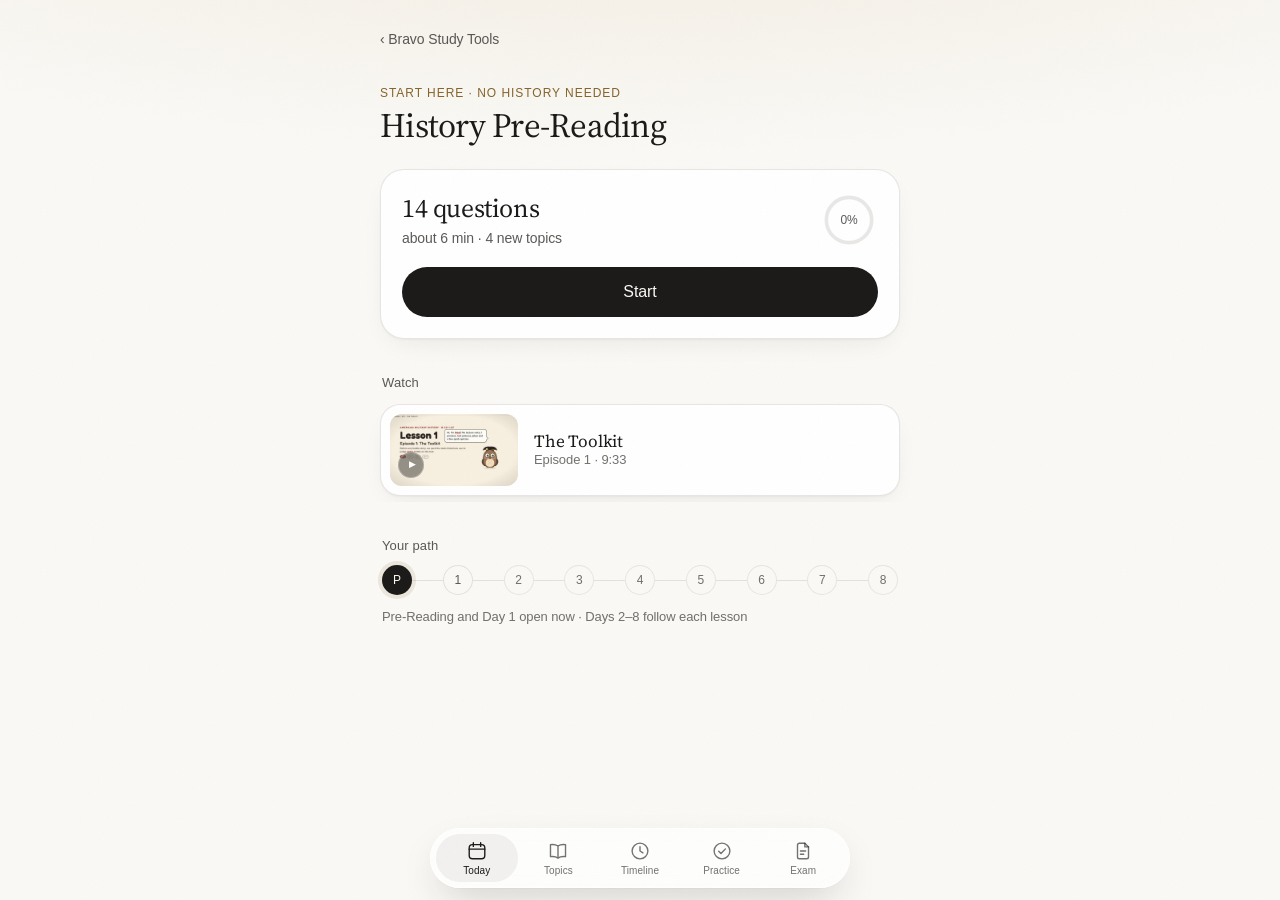
==== amh/index.html @ d0e25fc5 "AMH: videos play from the YouTube series; mp4 files and stale assets removed" ====
<!doctype html>
<html lang="en">
  <head>
    <meta charset="UTF-8" />
    <meta name="viewport" content="width=device-width, initial-scale=1, viewport-fit=cover" />
    <meta name="theme-color" content="#FAF9F6" media="(prefers-color-scheme: light)" />
    <meta name="theme-color" content="#141312" media="(prefers-color-scheme: dark)" />
    <meta name="description" content="American Military History study tool for OCS Bravo Company. Every line cites the course materials." />
    <link rel="icon" href="./icon.svg" type="image/svg+xml" />
    <link rel="manifest" href="./manifest.webmanifest" />
    <link rel="apple-touch-icon" href="./icon.svg" />
    <title>AMH · Bravo</title>
    <script type="module" crossorigin src="./assets/index-BEn1RMD_.js"></script>
    <link rel="stylesheet" crossorigin href="./assets/index-BDXyGD0y.css">
  </head>
  <body>
    <div id="root"></div>
  </body>
</html>
---- amh/assets/index-BDXyGD0y.css ----
:root{--paper: #faf9f6;--paper-2: rgba(40, 33, 22, .055);--card: #ffffff;--inset: #f5f3ee;--ink: #1c1b19;--ink-2: rgba(28, 27, 25, .72);--ink-3: rgba(28, 27, 25, .62);--ink-4: rgba(28, 27, 25, .3);--rule: rgba(40, 33, 22, .09);--line: rgba(40, 33, 22, .11);--gold: #86642c;--gold-soft: rgba(134, 100, 44, .12);--blue: var(--ink);--blue-wash: rgba(40, 33, 22, .05);--red: #b4442f;--red-wash: rgba(180, 68, 47, .07);--ok: #3e7650;--green: #4f8a62;--ok-wash: rgba(62, 118, 80, .08);--orange: var(--gold);--press: rgba(40, 33, 22, .05);--hl: rgba(214, 170, 82, .28);--m0: rgba(40, 33, 22, .1);--m1: rgba(156, 118, 55, .45);--m2: #9c7637;--m3: #3e7650;--shadow: 0 1px 2px rgba(40, 33, 22, .04), 0 10px 30px -14px rgba(40, 33, 22, .12);--glass: rgba(255, 255, 255, .72);--glass-edge: rgba(255, 255, 255, .9);--aura: rgba(196, 160, 98, .16);--grain: .05;--sans: -apple-system, BlinkMacSystemFont, "SF Pro Text", "Helvetica Neue", "Segoe UI", Roboto, Arial, sans-serif;--display: "Source Serif 4 Variable", ui-serif, "New York", "Iowan Old Style", Georgia, serif;--sys: var(--sans);--serif: var(--display);--text: var(--sans);--mono: ui-monospace, "SF Mono", Menlo, Consolas, monospace;--bar-h: 60px;--safe-b: env(safe-area-inset-bottom, 0px);color-scheme:light}@media (prefers-color-scheme: dark){:root{--paper: #141312;--paper-2: rgba(255, 248, 235, .07);--card: #1d1c1a;--inset: #262422;--ink: #ece9e3;--ink-2: rgba(236, 233, 227, .72);--ink-3: rgba(236, 233, 227, .55);--ink-4: rgba(236, 233, 227, .26);--rule: rgba(255, 248, 235, .08);--line: rgba(255, 248, 235, .09);--gold: #d2ae72;--gold-soft: rgba(210, 174, 114, .14);--blue-wash: rgba(255, 248, 235, .06);--red: #e07a66;--red-wash: rgba(224, 122, 102, .1);--ok: #86c098;--green: #86c098;--ok-wash: rgba(134, 192, 152, .1);--press: rgba(255, 248, 235, .06);--hl: rgba(210, 174, 114, .28);--m0: rgba(255, 248, 235, .12);--m1: rgba(210, 174, 114, .5);--m2: #d2ae72;--m3: #86c098;--shadow: 0 1px 2px rgba(0, 0, 0, .3), 0 12px 30px -14px rgba(0, 0, 0, .6);--glass: rgba(36, 34, 31, .7);--glass-edge: rgba(255, 248, 235, .08);--aura: rgba(210, 174, 114, .09);--grain: .07;color-scheme:dark}}@font-face{font-family:"Source Serif 4 Variable";font-style:normal;font-display:swap;font-weight:200 900;src:url(./source-serif-4-latin-opsz-normal-BpEBLj1O.woff2) format("woff2-variations");unicode-range:U+0000-00FF,U+0131,U+0152-0153,U+02BB-02BC,U+02C6,U+02DA,U+02DC,U+0304,U+0308,U+0329,U+2000-206F,U+20AC,U+2122,U+2191,U+2193,U+2212,U+2215,U+FEFF,U+FFFD}html{font-size:17px}*{box-sizing:border-box}html,body{margin:0;min-height:100%}body{background:radial-gradient(120% 420px at 50% -140px,var(--aura),transparent 70%) no-repeat,var(--paper);color:var(--ink);font:.9412rem/1.55 var(--sans);letter-spacing:-.006em;-webkit-font-smoothing:antialiased;-webkit-tap-highlight-color:transparent;text-rendering:optimizeLegibility}body:before{content:"";position:fixed;top:0;right:0;bottom:0;left:0;pointer-events:none;z-index:100;opacity:var(--grain);background-image:url("data:image/svg+xml,%3Csvg xmlns='http://www.w3.org/2000/svg' width='180' height='180'%3E%3Cfilter id='n'%3E%3CfeTurbulence type='fractalNoise' baseFrequency='.85' numOctaves='3' stitchTiles='stitch'/%3E%3CfeColorMatrix values='0 0 0 0 .5 0 0 0 0 .45 0 0 0 0 .38 0 0 0 .55 0'/%3E%3C/filter%3E%3Crect width='100%25' height='100%25' filter='url(%23n)'/%3E%3C/svg%3E");mix-blend-mode:multiply}@media (prefers-color-scheme: dark){body:before{mix-blend-mode:screen}}#root{min-height:100%}button{font:inherit;color:inherit;background:none;border:0;padding:0;cursor:pointer;letter-spacing:inherit}button:disabled{cursor:default}button:focus-visible,a:focus-visible,[tabindex]:focus-visible{outline:2px solid var(--gold);outline-offset:3px;border-radius:12px}a{color:inherit}::selection{background:var(--hl)}.page{max-width:560px;margin:0 auto;padding:calc(env(safe-area-inset-top,0px) + 18px) 20px calc(var(--bar-h) + var(--safe-b) + 48px)}.page.full{padding-bottom:calc(var(--safe-b) + 28px)}.h1{font:400 2rem/1.15 var(--display);letter-spacing:-.022em;margin:4px 0 0}.h2{font:400 1.3529rem/1.25 var(--display);letter-spacing:-.015em;margin:0}.display{font:400 3.5294rem/1 var(--display);letter-spacing:-.03em;margin:0}.sh{display:block;font:500 .7647rem/1.3 var(--sans);letter-spacing:.01em;color:var(--ink-2);margin:36px 2px 10px}.h3,.subhead{display:block;font:500 .7059rem/1.3 var(--sans);letter-spacing:.06em;text-transform:uppercase;color:var(--ink-3);margin:0 0 8px}.subhead{margin:22px 2px 8px}.eyebrow{display:block;font:500 .7059rem/1.3 var(--sans);letter-spacing:.08em;text-transform:uppercase;color:var(--gold);margin:26px 0 0}.lede{font-size:.8824rem;color:var(--ink-2);margin:8px 0 0}.label{font:500 .7059rem/1.3 var(--sans);letter-spacing:.06em;text-transform:uppercase;color:var(--ink-2)}.label.red{color:var(--gold)}.meta{font:400 .8235rem/1.4 var(--sans);color:var(--ink-2)}.meta.red{font:500 .7059rem/1.3 var(--sans);letter-spacing:.08em;text-transform:uppercase;color:var(--gold)}.muted{color:var(--ink-2)}.small{font-size:.8235rem;line-height:1.5}.mono{font-variant-numeric:tabular-nums}.nc{color:var(--ink-3);font-size:.8235rem;margin:16px 0 0}.rule{height:1px;background:var(--rule);border:0;margin:28px 0}.star{color:var(--gold)}.rise>*{animation:rise .5s cubic-bezier(.2,.7,.2,1) both}.rise>*:nth-child(2){animation-delay:.04s}.rise>*:nth-child(3){animation-delay:.08s}.rise>*:nth-child(n+4){animation-delay:.12s}@keyframes rise{0%{opacity:0;transform:translateY(8px)}}@media (prefers-reduced-motion: reduce){*{animation:none!important;transition:none!important}}.btn{display:flex;align-items:center;justify-content:center;gap:8px;width:100%;min-height:50px;padding:13px 22px;border-radius:999px;font:500 .9412rem/1.2 var(--sans);letter-spacing:-.005em;background:var(--ink);color:var(--paper);transition:transform .18s ease,opacity .18s ease,background-color .18s ease}.btn:active:not(:disabled){transform:scale(.98);opacity:.88}.btn.red{background:var(--ink)}.btn.ghost,.btn.gray,.btn.quiet{background:var(--card);color:var(--ink);box-shadow:inset 0 0 0 1px var(--line),var(--shadow)}.btn:disabled{opacity:.3}.row{display:flex;gap:10px}.row>*{flex:1}.card{background:var(--card);border-radius:20px;padding:18px;box-shadow:inset 0 0 0 1px var(--line),var(--shadow)}.card+.card{margin-top:12px}.group{background:var(--card);border-radius:18px;overflow:hidden;box-shadow:inset 0 0 0 1px var(--line),var(--shadow)}.group>*{position:relative}.group>*+*:before{content:"";position:absolute;top:0;left:18px;right:18px;height:1px;background:var(--rule)}.group>button{width:100%;text-align:left;transition:background-color .15s}.group>button:active:not(:disabled){background:var(--press)}.ledger-row{display:flex;align-items:center;gap:12px;min-height:52px;padding:14px 18px;width:100%;text-align:left}.ledger-row .tt{font:400 .9412rem/1.35 var(--sans)}.ledger-row .yr{font:400 .8235rem/1.3 var(--sans);color:var(--ink-3);font-variant-numeric:tabular-nums;min-width:42px}.ledger-row.soon .tt{color:var(--ink-3)}.cell-main{flex:1;min-width:0;display:flex;flex-direction:column;gap:2px}.cell-main.with-icon{flex-direction:row;align-items:center;gap:14px}.sub{font:400 .7647rem/1.35 var(--sans);color:var(--ink-3)}.detail{font:400 .8235rem/1.3 var(--sans);color:var(--ink-3);font-variant-numeric:tabular-nums;flex:none}.ico{width:22px;height:22px;display:grid;place-items:center;color:var(--ink-2);flex:none}.ico svg{width:22px;height:22px}.group>button:disabled .tt,.group>button:disabled .ico{opacity:.4}.chips{display:inline-flex;padding:3px;border-radius:999px;background:var(--paper-2)}.chip{padding:6px 14px;border-radius:999px;font:500 .7647rem/1.3 var(--sans);color:var(--ink-2);transition:background-color .2s,color .2s}.chip.on{background:var(--card);color:var(--ink);box-shadow:0 1px 2px #00000014,0 0 0 1px var(--line)}.pips{display:inline-flex;gap:3px;flex:none}.pips i{width:5px;height:5px;border-radius:50%;background:var(--m0)}.pips[data-l="1"] i:nth-child(-n+1),.pips[data-l="2"] i:nth-child(-n+2){background:var(--gold)}.pips[data-l="3"] i{background:var(--ok)}.tabs{position:fixed;z-index:20;left:50%;bottom:calc(var(--safe-b) + 12px);transform:translate(-50%);width:min(420px,calc(100% - 28px));height:var(--bar-h);padding:0 6px;display:grid;grid-template-columns:repeat(5,1fr);border-radius:999px;background:var(--glass);backdrop-filter:saturate(1.6) blur(22px);-webkit-backdrop-filter:saturate(1.6) blur(22px);box-shadow:inset 0 0 0 1px var(--glass-edge),0 1px #00000005,0 16px 40px -12px #28211638}.tabs button{display:flex;flex-direction:column;align-items:center;justify-content:center;gap:3px;margin:6px 0;border-radius:999px;font:500 .5882rem/1.2 var(--sans);letter-spacing:.01em;color:var(--ink-3);transition:color .2s,background-color .2s}.tabs button svg{width:22px;height:22px}.tabs button[aria-current=page]{color:var(--ink);background:var(--paper-2)}body.focus .tabs{display:none}a.brand{display:inline-block;font:400 .8235rem/1.3 var(--sans);color:var(--ink-2);text-decoration:none;padding:4px 0}.hero{margin-top:24px;padding:22px;border-radius:24px;background:var(--card);box-shadow:inset 0 0 0 1px var(--line),var(--shadow);display:flex;flex-direction:column;gap:18px}.hero-top{display:flex;align-items:center;justify-content:space-between;gap:16px}.hero .h2{font-size:1.5294rem}.hero .sub{margin:4px 0 0;font-size:.8235rem;color:var(--ink-2)}.ring{position:relative;width:58px;height:58px;flex:none}.ring svg{width:58px;height:58px;transform:rotate(-90deg)}.ring circle{fill:none;stroke-width:4}.ring-bg{stroke:var(--m0)}.ring-fg{stroke:var(--gold);stroke-linecap:round;transition:stroke-dashoffset 1s cubic-bezier(.2,.7,.2,1)}.ring span{position:absolute;top:0;right:0;bottom:0;left:0;display:grid;place-items:center;font:500 .7059rem/1 var(--sans);font-variant-numeric:tabular-nums;color:var(--ink-2)}.path{position:relative;display:flex;justify-content:space-between;align-items:center;padding:0 2px}.path:before{content:"";position:absolute;left:16px;right:16px;top:50%;height:1px;background:var(--line)}.stop{position:relative;width:30px;height:30px;border-radius:50%;display:grid;place-items:center;font:500 .7059rem/1 var(--sans);font-variant-numeric:tabular-nums;background:var(--paper);color:var(--ink-2);box-shadow:inset 0 0 0 1px var(--line);transition:transform .15s}.stop:active:not(:disabled){transform:scale(.92)}.stop.done{background:var(--gold-soft);color:var(--gold);box-shadow:inset 0 0 0 1px var(--gold)}.stop.now{background:var(--ink);color:var(--paper);box-shadow:0 0 0 4px var(--gold-soft)}.stop.soon{color:var(--ink-3);background:var(--paper);box-shadow:inset 0 0 0 1px var(--rule)}.path-cap{margin:12px 2px 0;font-size:.7647rem;color:var(--ink-3)}.shelf{display:flex;gap:12px;overflow-x:auto;margin:0 -20px;padding:2px 20px 6px;scroll-snap-type:x mandatory;scrollbar-width:none}.shelf::-webkit-scrollbar{display:none}.poster{flex:none;width:240px;text-align:left;scroll-snap-align:start}.shelf .poster:only-child{width:100%;display:grid;grid-template-columns:128px 1fr;column-gap:16px;align-items:center;padding:10px;border-radius:20px;background:var(--card);box-shadow:inset 0 0 0 1px var(--line),var(--shadow)}.shelf .poster:only-child .thumb{grid-row:span 2;border-radius:12px;box-shadow:none}.shelf .poster:only-child .pt{margin-top:0;align-self:end}.shelf .poster:only-child .pd{align-self:start}.shelf .poster:only-child .play{left:8px;bottom:8px;width:26px;height:26px;font-size:.5294rem}.poster .thumb{position:relative;display:block;aspect-ratio:16 / 9;border-radius:16px;overflow:hidden;background:var(--paper-2);box-shadow:inset 0 0 0 1px var(--line),var(--shadow)}.poster img{width:100%;height:100%;object-fit:cover;display:block;transition:transform .4s ease}.poster:active img{transform:scale(.985)}.poster .play{position:absolute;left:12px;bottom:12px;width:34px;height:34px;border-radius:50%;display:grid;place-items:center;padding-left:3px;font-size:.7059rem;color:#fff;background:#14120f6b;backdrop-filter:blur(12px);-webkit-backdrop-filter:blur(12px);box-shadow:inset 0 0 0 1px #ffffff40}.poster .pt{display:block;margin-top:10px;font:400 1rem/1.3 var(--display);letter-spacing:-.01em}.poster .pd{display:block;font:400 .7647rem/1.3 var(--sans);color:var(--ink-3)}.sess{min-height:100dvh;display:flex;flex-direction:column;max-width:560px;margin:0 auto;padding:calc(env(safe-area-inset-top,0px) + 12px) 20px calc(var(--safe-b) + 16px)}.sess-top{display:flex;align-items:center;gap:16px;height:44px}.x{width:32px;height:32px;display:grid;place-items:center;border-radius:50%;background:var(--card);color:var(--ink-2);box-shadow:inset 0 0 0 1px var(--line);flex:none}.bar-track{flex:1;height:3px;border-radius:3px;background:var(--paper-2);overflow:hidden}.bar-fill{height:100%;background:var(--ink);border-radius:3px;transition:width .5s cubic-bezier(.2,.7,.2,1)}.sess-top .meta{font-size:.7647rem;color:var(--ink-3);font-variant-numeric:tabular-nums}.sess-body{flex:1;display:flex;flex-direction:column;justify-content:center;padding:24px 0}.sess-foot{position:sticky;bottom:0;padding:24px 0 calc(var(--safe-b) + 8px);margin-bottom:calc(-1 * var(--safe-b) - 16px);background:linear-gradient(transparent,var(--paper) 26px)}.q-kicker{display:flex;justify-content:space-between;align-items:center;margin-bottom:14px;gap:10px}.q-kicker .meta{font-size:.7647rem;color:var(--ink-3)}.statement{font:400 1.4706rem/1.4 var(--display);letter-spacing:-.015em;margin:0}.statement.spot{line-height:1.7}.statement .seg{display:inline-block;max-width:100%;border-radius:10px;padding:1px 9px;margin:3px 0;line-height:1.4;background:var(--card);box-shadow:inset 0 0 0 1px var(--line);cursor:pointer;transition:background-color .15s,box-shadow .15s}.statement .seg:hover,.statement .seg:focus-visible{box-shadow:inset 0 0 0 1.5px var(--ink);outline:none}.statement .seg:active{background:var(--paper-2)}.strike{color:var(--red);text-decoration:line-through;text-decoration-thickness:1.5px;animation:fade .3s both}.fix{color:var(--ok);font-style:italic;animation:rise .45s .15s both}@keyframes fade{0%{opacity:.2}}.hint{margin:16px 0 0;font-size:.8235rem;color:var(--ink-3)}.verdict{border-radius:18px;padding:16px 18px;margin-top:24px;background:var(--card);box-shadow:inset 0 0 0 1px var(--line),var(--shadow);animation:up .4s cubic-bezier(.2,.7,.2,1) both}.verdict .v{font:500 .8824rem/1.35 var(--sans);margin:0 0 4px;display:flex;align-items:center;gap:8px}.verdict .v:before{content:"";width:7px;height:7px;border-radius:50%;flex:none}.verdict.ok .v{color:var(--ok)}.verdict.ok .v:before{background:var(--ok)}.verdict.bad .v{color:var(--red)}.verdict.bad .v:before{background:var(--red)}.verdict p{margin:4px 0 0;font-size:.8824rem;line-height:1.5;color:var(--ink-2)}.verdict .srcline{padding:8px 0 0}@keyframes up{0%{opacity:0;transform:translateY(10px)}}.tf{display:grid;grid-template-columns:1fr 1fr;gap:10px}.tf .btn{min-height:54px;font-size:1rem}.topic-meta{display:flex;justify-content:space-between;align-items:center;gap:12px;margin-top:22px}.topic-meta .meta{font-size:.7647rem;color:var(--ink-3)}.asks{margin:12px 0 0;font-size:.8235rem;color:var(--ink-2);line-height:1.5}.sec{margin-top:30px}.sec ul{list-style:none;margin:0;padding:0}.sec li{position:relative;padding:0 0 0 16px;margin:0 0 10px;font-size:.9412rem;line-height:1.6}.sec li:before{content:"";position:absolute;left:1px;top:.75em;width:5px;height:5px;border-radius:50%;background:var(--gold);opacity:.8}.srcline{display:block;margin:0;padding:2px 0 0 16px;font:400 .7059rem/1.45 var(--sans);color:var(--ink-3);text-align:left;letter-spacing:0}.srcline:hover{color:var(--ink-2)}button.watch{display:inline-flex;align-items:center;gap:6px;margin:16px 8px 0 0;padding:8px 14px;border-radius:999px;background:var(--card);color:var(--ink);box-shadow:inset 0 0 0 1px var(--line);font:500 .7647rem/1.2 var(--sans)}.back{display:inline-flex;align-items:center;gap:2px;margin-left:-6px;padding:6px 0;font:400 .8824rem/1.2 var(--sans);color:var(--ink-2)}.back svg{width:18px;height:18px}.sticky-cta{position:fixed;left:0;right:0;bottom:calc(var(--bar-h) + var(--safe-b) + 20px);padding:0 20px;z-index:10;pointer-events:none}.sticky-cta>*{max-width:520px;margin:0 auto;pointer-events:auto}.sticky-cta>div{display:flex;justify-content:center}.sticky-cta .btn{width:auto;min-height:46px;padding:12px 26px;font-size:.8824rem;box-shadow:0 12px 30px -10px #14120f73}.emph{margin-top:30px}.fold{display:flex;align-items:center;gap:8px;width:100%;text-align:left;padding:14px 40px 14px 18px;border-radius:18px;background:var(--card);box-shadow:inset 0 0 0 1px var(--line);font:400 .8235rem/1.3 var(--sans);color:var(--ink-2);position:relative}.fold:after{content:"";position:absolute;right:20px;top:50%;width:6px;height:6px;margin-top:-5px;border-right:1.5px solid var(--ink-4);border-bottom:1.5px solid var(--ink-4);transform:rotate(45deg);transition:transform .2s,margin .2s}.fold[aria-expanded=true]:after{transform:rotate(-135deg);margin-top:-1px}.emph ul{margin-top:14px}.emph li{font-size:.8235rem;color:var(--ink-2)}.emph mark{background:var(--hl);color:var(--ink);padding:0 2px;border-radius:3px;box-decoration-break:clone;-webkit-box-decoration-break:clone}.emph .at{color:var(--ink-3)}.intro .h1{font-size:1.7647rem;margin-top:6px}.intro .sec{margin-top:24px}.intro>.meta:not(.red){margin-top:6px;font-size:.7647rem;color:var(--ink-3)}.intro>.srcline{padding:10px 0 0}.tl{margin-top:4px}.tl .war{display:flex;justify-content:space-between;align-items:baseline;gap:12px;margin:36px 2px 10px}.tl .war .sh{margin:0;color:var(--ink);font:400 1.1176rem/1.3 var(--display);letter-spacing:-.01em}.tl .war .meta{font-size:.7647rem;color:var(--ink-3)}.tl .ev{display:grid;grid-template-columns:42px 14px 1fr;align-items:center;gap:0;min-height:50px;padding:13px 18px}.tl .ev .y{font:400 .7647rem/1.3 var(--sans);color:var(--ink-3);font-variant-numeric:tabular-nums}.tl .ev .dot{width:6px;height:6px;border-radius:50%;background:var(--m0)}.tl .ev .dot[data-l="1"]{background:var(--m1)}.tl .ev .dot[data-l="2"]{background:var(--m2)}.tl .ev .dot[data-l="3"]{background:var(--m3)}.tl .ev .t{font:400 .9412rem/1.35 var(--sans);padding-left:4px}.sort-item{display:flex;align-items:center;gap:12px;width:100%;min-height:54px;padding:12px 14px;border-radius:14px;background:var(--card);box-shadow:inset 0 0 0 1px var(--line);text-align:left;font:400 .9412rem/1.35 var(--sans);margin-bottom:8px;transition:transform .15s,box-shadow .15s}.card .sort-item,.card .opt{background:var(--inset);box-shadow:none}.sort-item:active:not(:disabled){transform:scale(.985)}.sort-item .num{width:26px;height:26px;border-radius:50%;display:grid;place-items:center;flex:none;font:500 .7647rem/1 var(--sans);box-shadow:inset 0 0 0 1px var(--ink-4);color:var(--ink-2)}.sort-item.on .num{background:var(--ink);color:var(--paper);box-shadow:none}.sort-item.right .num{background:var(--ok);color:var(--paper);box-shadow:none}.sort-item.wrong .num{background:var(--red);color:#fff;box-shadow:none}.sort-item .yr{margin-left:auto;font:400 .7647rem/1 var(--sans);color:var(--ink-3);font-variant-numeric:tabular-nums}.opt{display:block;width:100%;text-align:left;padding:14px 16px;border-radius:14px;background:var(--card);box-shadow:inset 0 0 0 1px var(--line);font:400 .9412rem/1.45 var(--sans);margin-bottom:8px;transition:box-shadow .15s,background-color .15s}.opt .k{color:var(--ink-3);margin-right:8px}.opt.on,.card .opt.on{box-shadow:inset 0 0 0 1.5px var(--ink)}.opt.right,.card .opt.right{box-shadow:inset 0 0 0 1.5px var(--ok);background:var(--ok-wash)}.opt.wrong,.card .opt.wrong{box-shadow:inset 0 0 0 1.5px var(--red);background:var(--red-wash)}.opt .why{display:block;margin-top:8px;font-size:.8235rem;color:var(--ink-2)}.opt .why .srcline{padding-left:0}.tfline{display:grid;grid-template-columns:1fr auto;gap:12px;align-items:start;padding:14px 0;box-shadow:inset 0 1px 0 var(--rule)}.tfline .pick{display:flex;gap:6px}.tfline .pick button{width:42px;height:34px;border-radius:999px;font:500 .7647rem/1 var(--sans);box-shadow:inset 0 0 0 1px var(--line)}.tfline .pick button.on{background:var(--ink);color:var(--paper);box-shadow:none}.tfline .pick button.right{background:var(--ok);color:var(--paper);box-shadow:none}.tfline .pick button.wrong{background:var(--red);color:#fff;box-shadow:none}.score{font:400 5.6471rem/.9 var(--display);letter-spacing:-.04em;font-variant-numeric:tabular-nums}.partbar{display:grid;grid-template-columns:130px 1fr 64px;gap:12px;align-items:center;padding:9px 0;font-size:.8235rem}.partbar .tr{height:4px;border-radius:2px;background:var(--paper-2);overflow:hidden}.partbar .tr i{display:block;height:100%;background:var(--ink);border-radius:2px}.partbar .tr i.low{background:var(--gold)}.timer{font:500 .7647rem/1 var(--sans);font-variant-numeric:tabular-nums;padding:8px 12px;border-radius:999px;background:var(--paper-2)}.timer.low{background:var(--red);color:#fff}.seg-ctl{display:grid;grid-auto-flow:column;padding:3px;border-radius:999px;background:var(--paper-2)}.seg-ctl button{padding:6px 0;border-radius:999px;font:500 .7647rem/1.2 var(--sans);color:var(--ink-2)}.seg-ctl button.on{background:var(--card);color:var(--ink);box-shadow:0 1px 2px #00000014,0 0 0 1px var(--line)}.grid-wrap{overflow-x:auto;margin:16px -20px 0;padding:0 20px}table.cmp{border-collapse:collapse;font-size:.8235rem;min-width:100%}table.cmp th,table.cmp td{text-align:left;vertical-align:top;padding:10px 12px 10px 0;box-shadow:inset 0 1px 0 var(--rule);min-width:150px}table.cmp th{font:500 .7059rem/1.3 var(--sans);letter-spacing:.04em;text-transform:uppercase;color:var(--ink-3);min-width:92px}table.cmp thead th{font:400 .9412rem/1.3 var(--display);text-transform:none;letter-spacing:0;color:var(--ink);box-shadow:none}.empty{padding:28px 0;text-align:center;color:var(--ink-2)}.video-sheet{min-height:100dvh;max-width:760px;margin:0 auto;padding:calc(env(safe-area-inset-top,0px) + 12px) 20px calc(var(--safe-b) + 28px)}.video-sheet video{width:100%;max-height:70dvh;border-radius:16px;background:#000;display:block;margin-top:8px;box-shadow:var(--shadow)}.ledger-row.chapter .yr{min-width:46px}.lesson-head{display:flex;justify-content:space-between;align-items:baseline;gap:12px;margin:34px 2px 2px}.lesson-head .sh{margin:0;font:400 1.2941rem/1.25 var(--display);letter-spacing:-.015em;color:var(--ink)}.lesson-head .meta{font-size:.7647rem;color:var(--ink-3)}.lesson-block>.group{margin-top:14px}.stop,.x,.chip,button.watch,.guess{position:relative}.stop:after{content:"";position:absolute;top:-7px;right:-7px;bottom:-7px;left:-7px}.x:after{content:"";position:absolute;top:-6px;right:-6px;bottom:-6px;left:-6px}.chip:after{content:"";position:absolute;top:-7px;right:0;bottom:-7px;left:0}button.watch{min-height:40px}button.watch:after{content:"";position:absolute;top:-3px;right:0;bottom:-3px;left:0}.back{min-height:44px;padding:10px 0}a.brand{padding:12px 0}.srcline{padding-top:7px;padding-bottom:7px}.verdict .srcline,.opt .why .srcline{padding:8px 0 2px}.tfline .pick button{width:48px;height:40px}.text-btn{display:block;margin:6px auto 0;min-height:44px;padding:10px 18px;font:500 .8824rem/1.2 var(--sans);color:var(--ink-2)}.topbar{display:flex;justify-content:space-between;align-items:center;gap:12px}.streak{display:inline-flex;align-items:center;gap:6px;padding:6px 12px 6px 9px;border-radius:999px;font:500 .7647rem/1 var(--sans);color:var(--ink-2);background:var(--card);box-shadow:inset 0 0 0 1px var(--line)}.streak svg{width:14px;height:14px;fill:var(--ink-4)}.streak.on svg{fill:var(--gold)}.sheet-wrap{position:fixed;top:0;right:0;bottom:0;left:0;z-index:40;display:flex;align-items:flex-end;justify-content:center;background:#14120f47;animation:fadein .2s ease both}.sheet{width:min(560px,100%);padding:18px 22px calc(var(--safe-b) + 26px);border-radius:26px 26px 0 0;background:var(--card);box-shadow:0 -10px 40px -10px #14120f4d;animation:sheetup .32s cubic-bezier(.2,.8,.2,1) both}.sheet-top{display:flex;justify-content:space-between;align-items:center;margin-bottom:8px}.sheet .h2{font-size:1.5294rem}.sheet .btn{margin-top:20px}.sheet-prog{display:flex;align-items:center;gap:12px;margin-top:18px}.sheet-prog .tr{flex:1;height:4px;border-radius:2px;background:var(--paper-2);overflow:hidden}.sheet-prog .tr i{display:block;height:100%;background:var(--gold);border-radius:2px}.sheet-prog .meta{font-size:.7647rem}@keyframes sheetup{0%{transform:translateY(100%)}}@keyframes fadein{0%{opacity:0}}.guess{display:flex;align-items:center;justify-content:center;gap:8px;margin:10px auto 0;min-height:40px;padding:8px 14px;font:400 .8235rem/1 var(--sans);color:var(--ink-2);border-radius:999px}.guess .box{width:16px;height:16px;border-radius:5px;box-shadow:inset 0 0 0 1.5px var(--ink-4);transition:background-color .15s,box-shadow .15s}.guess.on{color:var(--ink)}.guess.on .box{background:var(--ink) url("data:image/svg+xml,%3Csvg xmlns='http://www.w3.org/2000/svg' viewBox='0 0 16 16'%3E%3Cpath d='M4 8.4l2.6 2.6L12 5.4' fill='none' stroke='white' stroke-width='2' stroke-linecap='round' stroke-linejoin='round'/%3E%3C/svg%3E") center / 14px no-repeat;box-shadow:none}@media (prefers-color-scheme: dark){.guess.on .box{background-image:url("data:image/svg+xml,%3Csvg xmlns='http://www.w3.org/2000/svg' viewBox='0 0 16 16'%3E%3Cpath d='M4 8.4l2.6 2.6L12 5.4' fill='none' stroke='%23141312' stroke-width='2' stroke-linecap='round' stroke-linejoin='round'/%3E%3C/svg%3E")}}.verdict .sure{color:var(--ink);font-weight:500}blockquote.from{margin:12px 0 0;padding:10px 14px;border-radius:12px;background:var(--paper-2);font:400 .9412rem/1.5 var(--display);color:var(--ink)}blockquote.from span{display:block;margin-bottom:2px;font:500 .6471rem/1.3 var(--sans);letter-spacing:.08em;text-transform:uppercase;color:var(--ink-3)}mark.em{background:none;color:inherit;text-decoration:underline;text-decoration-color:var(--gold);text-decoration-thickness:1.5px;text-underline-offset:3px;text-decoration-skip-ink:auto}.done-screen{text-align:left}.done-mark{width:44px;height:44px;border-radius:50%;display:grid;place-items:center;background:var(--gold-soft);margin-bottom:18px}.done-mark svg{width:24px;height:24px;fill:none;stroke:var(--gold);stroke-width:2.2;stroke-linecap:round;stroke-linejoin:round;stroke-dasharray:20;stroke-dashoffset:20;animation:draw .5s .15s cubic-bezier(.3,.7,.2,1) forwards}@keyframes draw{to{stroke-dashoffset:0}}.step-in{animation:stepin .38s cubic-bezier(.2,.75,.2,1) both}@keyframes stepin{0%{opacity:0;transform:translate(16px)}}.verdict.ok .v:before{animation:pop .45s cubic-bezier(.3,1.6,.5,1) both}@keyframes pop{0%{transform:scale(0)}}.bar-fill{transition:width .55s cubic-bezier(.34,1.4,.64,1)}@media (prefers-reduced-motion: reduce){.done-mark svg{stroke-dashoffset:0}}.yt{position:relative;aspect-ratio:16 / 9;margin-top:8px;border-radius:16px;overflow:hidden;background:#000;box-shadow:var(--shadow)}.yt iframe{position:absolute;top:0;right:0;bottom:0;left:0;width:100%;height:100%;border:0}
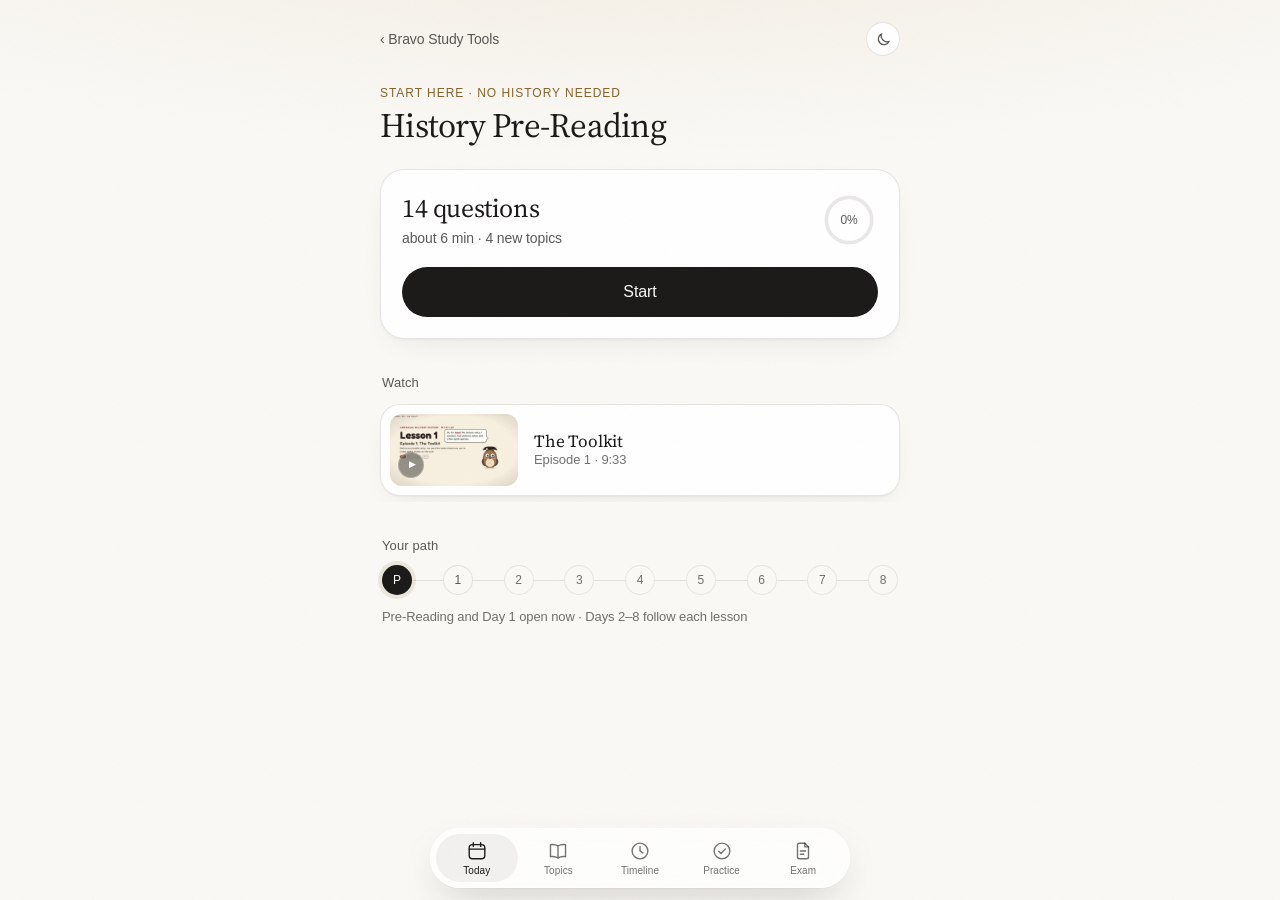
==== commit 885cc9ff: "AMH: optional dark mode (button on Today; light stays the default)" ====
--- a/amh/index.html
+++ b/amh/index.html
@@ -3,15 +3,19 @@
   <head>
     <meta charset="UTF-8" />
     <meta name="viewport" content="width=device-width, initial-scale=1, viewport-fit=cover" />
-    <meta name="theme-color" content="#FAF9F6" media="(prefers-color-scheme: light)" />
-    <meta name="theme-color" content="#141312" media="(prefers-color-scheme: dark)" />
+    <meta name="theme-color" content="#FAF9F6" />
+    <meta name="color-scheme" content="light only" />
+    <script>
+      // Dark only when the user chose it in the app (set before the page paints, so there is no flash).
+      try { if (localStorage.getItem('amh.theme') === 'dark') { document.documentElement.dataset.theme = 'dark'; document.querySelector('meta[name="theme-color"]').setAttribute('content', '#1F1E1C') } } catch (e) {}
+    </script>
     <meta name="description" content="American Military History study tool for OCS Bravo Company. Every line cites the course materials." />
     <link rel="icon" href="./icon.svg" type="image/svg+xml" />
     <link rel="manifest" href="./manifest.webmanifest" />
     <link rel="apple-touch-icon" href="./icon.svg" />
     <title>AMH · Bravo</title>
-    <script type="module" crossorigin src="./assets/index-BEn1RMD_.js"></script>
-    <link rel="stylesheet" crossorigin href="./assets/index-BDXyGD0y.css">
+    <script type="module" crossorigin src="./assets/index-Ck0lAg7p.js"></script>
+    <link rel="stylesheet" crossorigin href="./assets/index-DysCS5k1.css">
   </head>
   <body>
     <div id="root"></div>
--- a/amh/assets/index-DysCS5k1.css
+++ b/amh/assets/index-DysCS5k1.css
@@ -0,0 +1 @@
+:root{--paper: #faf9f6;--paper-2: rgba(40, 33, 22, .055);--card: #ffffff;--inset: #f5f3ee;--ink: #1c1b19;--ink-2: rgba(28, 27, 25, .72);--ink-3: rgba(28, 27, 25, .62);--ink-4: rgba(28, 27, 25, .3);--rule: rgba(40, 33, 22, .09);--line: rgba(40, 33, 22, .11);--gold: #86642c;--gold-soft: rgba(134, 100, 44, .12);--blue: var(--ink);--blue-wash: rgba(40, 33, 22, .05);--red: #b4442f;--red-wash: rgba(180, 68, 47, .07);--ok: #3e7650;--green: #4f8a62;--ok-wash: rgba(62, 118, 80, .08);--orange: var(--gold);--press: rgba(40, 33, 22, .05);--hl: rgba(214, 170, 82, .28);--m0: rgba(40, 33, 22, .1);--m1: rgba(156, 118, 55, .45);--m2: #9c7637;--m3: #3e7650;--shadow: 0 1px 2px rgba(40, 33, 22, .04), 0 10px 30px -14px rgba(40, 33, 22, .12);--glass: rgba(255, 255, 255, .72);--glass-edge: rgba(255, 255, 255, .9);--aura: rgba(196, 160, 98, .16);--grain: .05;--sans: -apple-system, BlinkMacSystemFont, "SF Pro Text", "Helvetica Neue", "Segoe UI", Roboto, Arial, sans-serif;--display: "Source Serif 4 Variable", ui-serif, "New York", "Iowan Old Style", Georgia, serif;--sys: var(--sans);--serif: var(--display);--text: var(--sans);--mono: ui-monospace, "SF Mono", Menlo, Consolas, monospace;--bar-h: 60px;--safe-b: env(safe-area-inset-bottom, 0px);color-scheme:light only}:root[data-theme=dark]{--paper: #1f1e1c;--paper-2: rgba(255, 250, 240, .07);--card: #292826;--inset: #32302d;--ink: #ecebe6;--ink-2: rgba(236, 235, 230, .74);--ink-3: rgba(236, 235, 230, .58);--ink-4: rgba(236, 235, 230, .26);--rule: rgba(255, 250, 240, .08);--line: rgba(255, 250, 240, .1);--gold: #d4b07a;--gold-soft: rgba(212, 176, 122, .14);--blue-wash: rgba(255, 250, 240, .06);--red: #e8826f;--red-wash: rgba(232, 130, 111, .12);--ok: #8cc79e;--green: #8cc79e;--ok-wash: rgba(140, 199, 158, .12);--press: rgba(255, 250, 240, .06);--hl: rgba(212, 176, 122, .3);--m0: rgba(255, 250, 240, .12);--m1: rgba(212, 176, 122, .5);--m2: #d4b07a;--m3: #8cc79e;--shadow: 0 1px 2px rgba(0, 0, 0, .25), 0 12px 30px -14px rgba(0, 0, 0, .55);--glass: rgba(41, 40, 38, .74);--glass-edge: rgba(255, 250, 240, .08);--aura: rgba(212, 176, 122, .07);--grain: .06;color-scheme:dark only}:root[data-theme=dark] body:before{mix-blend-mode:screen}:root[data-theme=dark] .guess.on .box{background-image:url("data:image/svg+xml,%3Csvg xmlns='http://www.w3.org/2000/svg' viewBox='0 0 16 16'%3E%3Cpath d='M4 8.4l2.6 2.6L12 5.4' fill='none' stroke='%231f1e1c' stroke-width='2' stroke-linecap='round' stroke-linejoin='round'/%3E%3C/svg%3E")}:root[data-theme=dark] .tabs{box-shadow:inset 0 0 0 1px var(--glass-edge),0 16px 40px -12px #0009}.topbar-right{display:flex;align-items:center;gap:8px}.theme{position:relative;width:34px;height:34px;border-radius:50%;display:grid;place-items:center;color:var(--ink-2);background:var(--card);box-shadow:inset 0 0 0 1px var(--line)}.theme:after{content:"";position:absolute;top:-5px;right:-5px;bottom:-5px;left:-5px}.theme svg{width:17px;height:17px}@font-face{font-family:"Source Serif 4 Variable";font-style:normal;font-display:swap;font-weight:200 900;src:url(./source-serif-4-latin-opsz-normal-BpEBLj1O.woff2) format("woff2-variations");unicode-range:U+0000-00FF,U+0131,U+0152-0153,U+02BB-02BC,U+02C6,U+02DA,U+02DC,U+0304,U+0308,U+0329,U+2000-206F,U+20AC,U+2122,U+2191,U+2193,U+2212,U+2215,U+FEFF,U+FFFD}html{font-size:17px}*{box-sizing:border-box}html,body{margin:0;min-height:100%}body{background:radial-gradient(120% 420px at 50% -140px,var(--aura),transparent 70%) no-repeat,var(--paper);color:var(--ink);font:.9412rem/1.55 var(--sans);letter-spacing:-.006em;-webkit-font-smoothing:antialiased;-webkit-tap-highlight-color:transparent;text-rendering:optimizeLegibility}body:before{content:"";position:fixed;top:0;right:0;bottom:0;left:0;pointer-events:none;z-index:100;opacity:var(--grain);background-image:url("data:image/svg+xml,%3Csvg xmlns='http://www.w3.org/2000/svg' width='180' height='180'%3E%3Cfilter id='n'%3E%3CfeTurbulence type='fractalNoise' baseFrequency='.85' numOctaves='3' stitchTiles='stitch'/%3E%3CfeColorMatrix values='0 0 0 0 .5 0 0 0 0 .45 0 0 0 0 .38 0 0 0 .55 0'/%3E%3C/filter%3E%3Crect width='100%25' height='100%25' filter='url(%23n)'/%3E%3C/svg%3E");mix-blend-mode:multiply}#root{min-height:100%}button{font:inherit;color:inherit;background:none;border:0;padding:0;cursor:pointer;letter-spacing:inherit}button:disabled{cursor:default}button:focus-visible,a:focus-visible,[tabindex]:focus-visible{outline:2px solid var(--gold);outline-offset:3px;border-radius:12px}a{color:inherit}::selection{background:var(--hl)}.page{max-width:560px;margin:0 auto;padding:calc(env(safe-area-inset-top,0px) + 18px) 20px calc(var(--bar-h) + var(--safe-b) + 48px)}.page.full{padding-bottom:calc(var(--safe-b) + 28px)}.h1{font:400 2rem/1.15 var(--display);letter-spacing:-.022em;margin:4px 0 0}.h2{font:400 1.3529rem/1.25 var(--display);letter-spacing:-.015em;margin:0}.display{font:400 3.5294rem/1 var(--display);letter-spacing:-.03em;margin:0}.sh{display:block;font:500 .7647rem/1.3 var(--sans);letter-spacing:.01em;color:var(--ink-2);margin:36px 2px 10px}.h3,.subhead{display:block;font:500 .7059rem/1.3 var(--sans);letter-spacing:.06em;text-transform:uppercase;color:var(--ink-3);margin:0 0 8px}.subhead{margin:22px 2px 8px}.eyebrow{display:block;font:500 .7059rem/1.3 var(--sans);letter-spacing:.08em;text-transform:uppercase;color:var(--gold);margin:26px 0 0}.lede{font-size:.8824rem;color:var(--ink-2);margin:8px 0 0}.label{font:500 .7059rem/1.3 var(--sans);letter-spacing:.06em;text-transform:uppercase;color:var(--ink-2)}.label.red{color:var(--gold)}.meta{font:400 .8235rem/1.4 var(--sans);color:var(--ink-2)}.meta.red{font:500 .7059rem/1.3 var(--sans);letter-spacing:.08em;text-transform:uppercase;color:var(--gold)}.muted{color:var(--ink-2)}.small{font-size:.8235rem;line-height:1.5}.mono{font-variant-numeric:tabular-nums}.nc{color:var(--ink-3);font-size:.8235rem;margin:16px 0 0}.rule{height:1px;background:var(--rule);border:0;margin:28px 0}.star{color:var(--gold)}.rise>*{animation:rise .5s cubic-bezier(.2,.7,.2,1) both}.rise>*:nth-child(2){animation-delay:.04s}.rise>*:nth-child(3){animation-delay:.08s}.rise>*:nth-child(n+4){animation-delay:.12s}@keyframes rise{0%{opacity:0;transform:translateY(8px)}}@media (prefers-reduced-motion: reduce){*{animation:none!important;transition:none!important}}.btn{display:flex;align-items:center;justify-content:center;gap:8px;width:100%;min-height:50px;padding:13px 22px;border-radius:999px;font:500 .9412rem/1.2 var(--sans);letter-spacing:-.005em;background:var(--ink);color:var(--paper);transition:transform .18s ease,opacity .18s ease,background-color .18s ease}.btn:active:not(:disabled){transform:scale(.98);opacity:.88}.btn.red{background:var(--ink)}.btn.ghost,.btn.gray,.btn.quiet{background:var(--card);color:var(--ink);box-shadow:inset 0 0 0 1px var(--line),var(--shadow)}.btn:disabled{opacity:.3}.row{display:flex;gap:10px}.row>*{flex:1}.card{background:var(--card);border-radius:20px;padding:18px;box-shadow:inset 0 0 0 1px var(--line),var(--shadow)}.card+.card{margin-top:12px}.group{background:var(--card);border-radius:18px;overflow:hidden;box-shadow:inset 0 0 0 1px var(--line),var(--shadow)}.group>*{position:relative}.group>*+*:before{content:"";position:absolute;top:0;left:18px;right:18px;height:1px;background:var(--rule)}.group>button{width:100%;text-align:left;transition:background-color .15s}.group>button:active:not(:disabled){background:var(--press)}.ledger-row{display:flex;align-items:center;gap:12px;min-height:52px;padding:14px 18px;width:100%;text-align:left}.ledger-row .tt{font:400 .9412rem/1.35 var(--sans)}.ledger-row .yr{font:400 .8235rem/1.3 var(--sans);color:var(--ink-3);font-variant-numeric:tabular-nums;min-width:42px}.ledger-row.soon .tt{color:var(--ink-3)}.cell-main{flex:1;min-width:0;display:flex;flex-direction:column;gap:2px}.cell-main.with-icon{flex-direction:row;align-items:center;gap:14px}.sub{font:400 .7647rem/1.35 var(--sans);color:var(--ink-3)}.detail{font:400 .8235rem/1.3 var(--sans);color:var(--ink-3);font-variant-numeric:tabular-nums;flex:none}.ico{width:22px;height:22px;display:grid;place-items:center;color:var(--ink-2);flex:none}.ico svg{width:22px;height:22px}.group>button:disabled .tt,.group>button:disabled .ico{opacity:.4}.chips{display:inline-flex;padding:3px;border-radius:999px;background:var(--paper-2)}.chip{padding:6px 14px;border-radius:999px;font:500 .7647rem/1.3 var(--sans);color:var(--ink-2);transition:background-color .2s,color .2s}.chip.on{background:var(--card);color:var(--ink);box-shadow:0 1px 2px #00000014,0 0 0 1px var(--line)}.pips{display:inline-flex;gap:3px;flex:none}.pips i{width:5px;height:5px;border-radius:50%;background:var(--m0)}.pips[data-l="1"] i:nth-child(-n+1),.pips[data-l="2"] i:nth-child(-n+2){background:var(--gold)}.pips[data-l="3"] i{background:var(--ok)}.tabs{position:fixed;z-index:20;left:50%;bottom:calc(var(--safe-b) + 12px);transform:translate(-50%);width:min(420px,calc(100% - 28px));height:var(--bar-h);padding:0 6px;display:grid;grid-template-columns:repeat(5,1fr);border-radius:999px;background:var(--glass);backdrop-filter:saturate(1.6) blur(22px);-webkit-backdrop-filter:saturate(1.6) blur(22px);box-shadow:inset 0 0 0 1px var(--glass-edge),0 1px #00000005,0 16px 40px -12px #28211638}.tabs button{display:flex;flex-direction:column;align-items:center;justify-content:center;gap:3px;margin:6px 0;border-radius:999px;font:500 .5882rem/1.2 var(--sans);letter-spacing:.01em;color:var(--ink-3);transition:color .2s,background-color .2s}.tabs button svg{width:22px;height:22px}.tabs button[aria-current=page]{color:var(--ink);background:var(--paper-2)}body.focus .tabs{display:none}a.brand{display:inline-block;font:400 .8235rem/1.3 var(--sans);color:var(--ink-2);text-decoration:none;padding:4px 0}.hero{margin-top:24px;padding:22px;border-radius:24px;background:var(--card);box-shadow:inset 0 0 0 1px var(--line),var(--shadow);display:flex;flex-direction:column;gap:18px}.hero-top{display:flex;align-items:center;justify-content:space-between;gap:16px}.hero .h2{font-size:1.5294rem}.hero .sub{margin:4px 0 0;font-size:.8235rem;color:var(--ink-2)}.ring{position:relative;width:58px;height:58px;flex:none}.ring svg{width:58px;height:58px;transform:rotate(-90deg)}.ring circle{fill:none;stroke-width:4}.ring-bg{stroke:var(--m0)}.ring-fg{stroke:var(--gold);stroke-linecap:round;transition:stroke-dashoffset 1s cubic-bezier(.2,.7,.2,1)}.ring span{position:absolute;top:0;right:0;bottom:0;left:0;display:grid;place-items:center;font:500 .7059rem/1 var(--sans);font-variant-numeric:tabular-nums;color:var(--ink-2)}.path{position:relative;display:flex;justify-content:space-between;align-items:center;padding:0 2px}.path:before{content:"";position:absolute;left:16px;right:16px;top:50%;height:1px;background:var(--line)}.stop{position:relative;width:30px;height:30px;border-radius:50%;display:grid;place-items:center;font:500 .7059rem/1 var(--sans);font-variant-numeric:tabular-nums;background:var(--paper);color:var(--ink-2);box-shadow:inset 0 0 0 1px var(--line);transition:transform .15s}.stop:active:not(:disabled){transform:scale(.92)}.stop.done{background:var(--gold-soft);color:var(--gold);box-shadow:inset 0 0 0 1px var(--gold)}.stop.now{background:var(--ink);color:var(--paper);box-shadow:0 0 0 4px var(--gold-soft)}.stop.soon{color:var(--ink-3);background:var(--paper);box-shadow:inset 0 0 0 1px var(--rule)}.path-cap{margin:12px 2px 0;font-size:.7647rem;color:var(--ink-3)}.shelf{display:flex;gap:12px;overflow-x:auto;margin:0 -20px;padding:2px 20px 6px;scroll-snap-type:x mandatory;scrollbar-width:none}.shelf::-webkit-scrollbar{display:none}.poster{flex:none;width:240px;text-align:left;scroll-snap-align:start}.shelf .poster:only-child{width:100%;display:grid;grid-template-columns:128px 1fr;column-gap:16px;align-items:center;padding:10px;border-radius:20px;background:var(--card);box-shadow:inset 0 0 0 1px var(--line),var(--shadow)}.shelf .poster:only-child .thumb{grid-row:span 2;border-radius:12px;box-shadow:none}.shelf .poster:only-child .pt{margin-top:0;align-self:end}.shelf .poster:only-child .pd{align-self:start}.shelf .poster:only-child .play{left:8px;bottom:8px;width:26px;height:26px;font-size:.5294rem}.poster .thumb{position:relative;display:block;aspect-ratio:16 / 9;border-radius:16px;overflow:hidden;background:var(--paper-2);box-shadow:inset 0 0 0 1px var(--line),var(--shadow)}.poster img{width:100%;height:100%;object-fit:cover;display:block;transition:transform .4s ease}.poster:active img{transform:scale(.985)}.poster .play{position:absolute;left:12px;bottom:12px;width:34px;height:34px;border-radius:50%;display:grid;place-items:center;padding-left:3px;font-size:.7059rem;color:#fff;background:#14120f6b;backdrop-filter:blur(12px);-webkit-backdrop-filter:blur(12px);box-shadow:inset 0 0 0 1px #ffffff40}.poster .pt{display:block;margin-top:10px;font:400 1rem/1.3 var(--display);letter-spacing:-.01em}.poster .pd{display:block;font:400 .7647rem/1.3 var(--sans);color:var(--ink-3)}.sess{min-height:100dvh;display:flex;flex-direction:column;max-width:560px;margin:0 auto;padding:calc(env(safe-area-inset-top,0px) + 12px) 20px calc(var(--safe-b) + 16px)}.sess-top{display:flex;align-items:center;gap:16px;height:44px}.x{width:32px;height:32px;display:grid;place-items:center;border-radius:50%;background:var(--card);color:var(--ink-2);box-shadow:inset 0 0 0 1px var(--line);flex:none}.bar-track{flex:1;height:3px;border-radius:3px;background:var(--paper-2);overflow:hidden}.bar-fill{height:100%;background:var(--ink);border-radius:3px;transition:width .5s cubic-bezier(.2,.7,.2,1)}.sess-top .meta{font-size:.7647rem;color:var(--ink-3);font-variant-numeric:tabular-nums}.sess-body{flex:1;display:flex;flex-direction:column;justify-content:center;padding:24px 0}.sess-foot{position:sticky;bottom:0;padding:24px 0 calc(var(--safe-b) + 8px);margin-bottom:calc(-1 * var(--safe-b) - 16px);background:linear-gradient(transparent,var(--paper) 26px)}.q-kicker{display:flex;justify-content:space-between;align-items:center;margin-bottom:14px;gap:10px}.q-kicker .meta{font-size:.7647rem;color:var(--ink-3)}.statement{font:400 1.4706rem/1.4 var(--display);letter-spacing:-.015em;margin:0}.statement.spot{line-height:1.7}.statement .seg{display:inline-block;max-width:100%;border-radius:10px;padding:1px 9px;margin:3px 0;line-height:1.4;background:var(--card);box-shadow:inset 0 0 0 1px var(--line);cursor:pointer;transition:background-color .15s,box-shadow .15s}.statement .seg:hover,.statement .seg:focus-visible{box-shadow:inset 0 0 0 1.5px var(--ink);outline:none}.statement .seg:active{background:var(--paper-2)}.strike{color:var(--red);text-decoration:line-through;text-decoration-thickness:1.5px;animation:fade .3s both}.fix{color:var(--ok);font-style:italic;animation:rise .45s .15s both}@keyframes fade{0%{opacity:.2}}.hint{margin:16px 0 0;font-size:.8235rem;color:var(--ink-3)}.verdict{border-radius:18px;padding:16px 18px;margin-top:24px;background:var(--card);box-shadow:inset 0 0 0 1px var(--line),var(--shadow);animation:up .4s cubic-bezier(.2,.7,.2,1) both}.verdict .v{font:500 .8824rem/1.35 var(--sans);margin:0 0 4px;display:flex;align-items:center;gap:8px}.verdict .v:before{content:"";width:7px;height:7px;border-radius:50%;flex:none}.verdict.ok .v{color:var(--ok)}.verdict.ok .v:before{background:var(--ok)}.verdict.bad .v{color:var(--red)}.verdict.bad .v:before{background:var(--red)}.verdict p{margin:4px 0 0;font-size:.8824rem;line-height:1.5;color:var(--ink-2)}.verdict .srcline{padding:8px 0 0}@keyframes up{0%{opacity:0;transform:translateY(10px)}}.tf{display:grid;grid-template-columns:1fr 1fr;gap:10px}.tf .btn{min-height:54px;font-size:1rem}.topic-meta{display:flex;justify-content:space-between;align-items:center;gap:12px;margin-top:22px}.topic-meta .meta{font-size:.7647rem;color:var(--ink-3)}.asks{margin:12px 0 0;font-size:.8235rem;color:var(--ink-2);line-height:1.5}.sec{margin-top:30px}.sec ul{list-style:none;margin:0;padding:0}.sec li{position:relative;padding:0 0 0 16px;margin:0 0 10px;font-size:.9412rem;line-height:1.6}.sec li:before{content:"";position:absolute;left:1px;top:.75em;width:5px;height:5px;border-radius:50%;background:var(--gold);opacity:.8}.srcline{display:block;margin:0;padding:2px 0 0 16px;font:400 .7059rem/1.45 var(--sans);color:var(--ink-3);text-align:left;letter-spacing:0}.srcline:hover{color:var(--ink-2)}button.watch{display:inline-flex;align-items:center;gap:6px;margin:16px 8px 0 0;padding:8px 14px;border-radius:999px;background:var(--card);color:var(--ink);box-shadow:inset 0 0 0 1px var(--line);font:500 .7647rem/1.2 var(--sans)}.back{display:inline-flex;align-items:center;gap:2px;margin-left:-6px;padding:6px 0;font:400 .8824rem/1.2 var(--sans);color:var(--ink-2)}.back svg{width:18px;height:18px}.sticky-cta{position:fixed;left:0;right:0;bottom:calc(var(--bar-h) + var(--safe-b) + 20px);padding:0 20px;z-index:10;pointer-events:none}.sticky-cta>*{max-width:520px;margin:0 auto;pointer-events:auto}.sticky-cta>div{display:flex;justify-content:center}.sticky-cta .btn{width:auto;min-height:46px;padding:12px 26px;font-size:.8824rem;box-shadow:0 12px 30px -10px #14120f73}.emph{margin-top:30px}.fold{display:flex;align-items:center;gap:8px;width:100%;text-align:left;padding:14px 40px 14px 18px;border-radius:18px;background:var(--card);box-shadow:inset 0 0 0 1px var(--line);font:400 .8235rem/1.3 var(--sans);color:var(--ink-2);position:relative}.fold:after{content:"";position:absolute;right:20px;top:50%;width:6px;height:6px;margin-top:-5px;border-right:1.5px solid var(--ink-4);border-bottom:1.5px solid var(--ink-4);transform:rotate(45deg);transition:transform .2s,margin .2s}.fold[aria-expanded=true]:after{transform:rotate(-135deg);margin-top:-1px}.emph ul{margin-top:14px}.emph li{font-size:.8235rem;color:var(--ink-2)}.emph mark{background:var(--hl);color:var(--ink);padding:0 2px;border-radius:3px;box-decoration-break:clone;-webkit-box-decoration-break:clone}.emph .at{color:var(--ink-3)}.intro .h1{font-size:1.7647rem;margin-top:6px}.intro .sec{margin-top:24px}.intro>.meta:not(.red){margin-top:6px;font-size:.7647rem;color:var(--ink-3)}.intro>.srcline{padding:10px 0 0}.tl{margin-top:4px}.tl .war{display:flex;justify-content:space-between;align-items:baseline;gap:12px;margin:36px 2px 10px}.tl .war .sh{margin:0;color:var(--ink);font:400 1.1176rem/1.3 var(--display);letter-spacing:-.01em}.tl .war .meta{font-size:.7647rem;color:var(--ink-3)}.tl .ev{display:grid;grid-template-columns:42px 14px 1fr;align-items:center;gap:0;min-height:50px;padding:13px 18px}.tl .ev .y{font:400 .7647rem/1.3 var(--sans);color:var(--ink-3);font-variant-numeric:tabular-nums}.tl .ev .dot{width:6px;height:6px;border-radius:50%;background:var(--m0)}.tl .ev .dot[data-l="1"]{background:var(--m1)}.tl .ev .dot[data-l="2"]{background:var(--m2)}.tl .ev .dot[data-l="3"]{background:var(--m3)}.tl .ev .t{font:400 .9412rem/1.35 var(--sans);padding-left:4px}.sort-item{display:flex;align-items:center;gap:12px;width:100%;min-height:54px;padding:12px 14px;border-radius:14px;background:var(--card);box-shadow:inset 0 0 0 1px var(--line);text-align:left;font:400 .9412rem/1.35 var(--sans);margin-bottom:8px;transition:transform .15s,box-shadow .15s}.card .sort-item,.card .opt{background:var(--inset);box-shadow:none}.sort-item:active:not(:disabled){transform:scale(.985)}.sort-item .num{width:26px;height:26px;border-radius:50%;display:grid;place-items:center;flex:none;font:500 .7647rem/1 var(--sans);box-shadow:inset 0 0 0 1px var(--ink-4);color:var(--ink-2)}.sort-item.on .num{background:var(--ink);color:var(--paper);box-shadow:none}.sort-item.right .num{background:var(--ok);color:var(--paper);box-shadow:none}.sort-item.wrong .num{background:var(--red);color:#fff;box-shadow:none}.sort-item .yr{margin-left:auto;font:400 .7647rem/1 var(--sans);color:var(--ink-3);font-variant-numeric:tabular-nums}.opt{display:block;width:100%;text-align:left;padding:14px 16px;border-radius:14px;background:var(--card);box-shadow:inset 0 0 0 1px var(--line);font:400 .9412rem/1.45 var(--sans);margin-bottom:8px;transition:box-shadow .15s,background-color .15s}.opt .k{color:var(--ink-3);margin-right:8px}.opt.on,.card .opt.on{box-shadow:inset 0 0 0 1.5px var(--ink)}.opt.right,.card .opt.right{box-shadow:inset 0 0 0 1.5px var(--ok);background:var(--ok-wash)}.opt.wrong,.card .opt.wrong{box-shadow:inset 0 0 0 1.5px var(--red);background:var(--red-wash)}.opt .why{display:block;margin-top:8px;font-size:.8235rem;color:var(--ink-2)}.opt .why .srcline{padding-left:0}.tfline{display:grid;grid-template-columns:1fr auto;gap:12px;align-items:start;padding:14px 0;box-shadow:inset 0 1px 0 var(--rule)}.tfline .pick{display:flex;gap:6px}.tfline .pick button{width:42px;height:34px;border-radius:999px;font:500 .7647rem/1 var(--sans);box-shadow:inset 0 0 0 1px var(--line)}.tfline .pick button.on{background:var(--ink);color:var(--paper);box-shadow:none}.tfline .pick button.right{background:var(--ok);color:var(--paper);box-shadow:none}.tfline .pick button.wrong{background:var(--red);color:#fff;box-shadow:none}.score{font:400 5.6471rem/.9 var(--display);letter-spacing:-.04em;font-variant-numeric:tabular-nums}.partbar{display:grid;grid-template-columns:130px 1fr 64px;gap:12px;align-items:center;padding:9px 0;font-size:.8235rem}.partbar .tr{height:4px;border-radius:2px;background:var(--paper-2);overflow:hidden}.partbar .tr i{display:block;height:100%;background:var(--ink);border-radius:2px}.partbar .tr i.low{background:var(--gold)}.timer{font:500 .7647rem/1 var(--sans);font-variant-numeric:tabular-nums;padding:8px 12px;border-radius:999px;background:var(--paper-2)}.timer.low{background:var(--red);color:#fff}.seg-ctl{display:grid;grid-auto-flow:column;padding:3px;border-radius:999px;background:var(--paper-2)}.seg-ctl button{padding:6px 0;border-radius:999px;font:500 .7647rem/1.2 var(--sans);color:var(--ink-2)}.seg-ctl button.on{background:var(--card);color:var(--ink);box-shadow:0 1px 2px #00000014,0 0 0 1px var(--line)}.grid-wrap{overflow-x:auto;margin:16px -20px 0;padding:0 20px}table.cmp{border-collapse:collapse;font-size:.8235rem;min-width:100%}table.cmp th,table.cmp td{text-align:left;vertical-align:top;padding:10px 12px 10px 0;box-shadow:inset 0 1px 0 var(--rule);min-width:150px}table.cmp th{font:500 .7059rem/1.3 var(--sans);letter-spacing:.04em;text-transform:uppercase;color:var(--ink-3);min-width:92px}table.cmp thead th{font:400 .9412rem/1.3 var(--display);text-transform:none;letter-spacing:0;color:var(--ink);box-shadow:none}.empty{padding:28px 0;text-align:center;color:var(--ink-2)}.video-sheet{min-height:100dvh;max-width:760px;margin:0 auto;padding:calc(env(safe-area-inset-top,0px) + 12px) 20px calc(var(--safe-b) + 28px)}.video-sheet video{width:100%;max-height:70dvh;border-radius:16px;background:#000;display:block;margin-top:8px;box-shadow:var(--shadow)}.ledger-row.chapter .yr{min-width:46px}.lesson-head{display:flex;justify-content:space-between;align-items:baseline;gap:12px;margin:34px 2px 2px}.lesson-head .sh{margin:0;font:400 1.2941rem/1.25 var(--display);letter-spacing:-.015em;color:var(--ink)}.lesson-head .meta{font-size:.7647rem;color:var(--ink-3)}.lesson-block>.group{margin-top:14px}.stop,.x,.chip,button.watch,.guess{position:relative}.stop:after{content:"";position:absolute;top:-7px;right:-7px;bottom:-7px;left:-7px}.x:after{content:"";position:absolute;top:-6px;right:-6px;bottom:-6px;left:-6px}.chip:after{content:"";position:absolute;top:-7px;right:0;bottom:-7px;left:0}button.watch{min-height:40px}button.watch:after{content:"";position:absolute;top:-3px;right:0;bottom:-3px;left:0}.back{min-height:44px;padding:10px 0}a.brand{padding:12px 0}.srcline{padding-top:7px;padding-bottom:7px}.verdict .srcline,.opt .why .srcline{padding:8px 0 2px}.tfline .pick button{width:48px;height:40px}.text-btn{display:block;margin:6px auto 0;min-height:44px;padding:10px 18px;font:500 .8824rem/1.2 var(--sans);color:var(--ink-2)}.topbar{display:flex;justify-content:space-between;align-items:center;gap:12px}.streak{display:inline-flex;align-items:center;gap:6px;padding:6px 12px 6px 9px;border-radius:999px;font:500 .7647rem/1 var(--sans);color:var(--ink-2);background:var(--card);box-shadow:inset 0 0 0 1px var(--line)}.streak svg{width:14px;height:14px;fill:var(--ink-4)}.streak.on svg{fill:var(--gold)}.sheet-wrap{position:fixed;top:0;right:0;bottom:0;left:0;z-index:40;display:flex;align-items:flex-end;justify-content:center;background:#14120f47;animation:fadein .2s ease both}.sheet{width:min(560px,100%);padding:18px 22px calc(var(--safe-b) + 26px);border-radius:26px 26px 0 0;background:var(--card);box-shadow:0 -10px 40px -10px #14120f4d;animation:sheetup .32s cubic-bezier(.2,.8,.2,1) both}.sheet-top{display:flex;justify-content:space-between;align-items:center;margin-bottom:8px}.sheet .h2{font-size:1.5294rem}.sheet .btn{margin-top:20px}.sheet-prog{display:flex;align-items:center;gap:12px;margin-top:18px}.sheet-prog .tr{flex:1;height:4px;border-radius:2px;background:var(--paper-2);overflow:hidden}.sheet-prog .tr i{display:block;height:100%;background:var(--gold);border-radius:2px}.sheet-prog .meta{font-size:.7647rem}@keyframes sheetup{0%{transform:translateY(100%)}}@keyframes fadein{0%{opacity:0}}.guess{display:flex;align-items:center;justify-content:center;gap:8px;margin:10px auto 0;min-height:40px;padding:8px 14px;font:400 .8235rem/1 var(--sans);color:var(--ink-2);border-radius:999px}.guess .box{width:16px;height:16px;border-radius:5px;box-shadow:inset 0 0 0 1.5px var(--ink-4);transition:background-color .15s,box-shadow .15s}.guess.on{color:var(--ink)}.guess.on .box{background:var(--ink) url("data:image/svg+xml,%3Csvg xmlns='http://www.w3.org/2000/svg' viewBox='0 0 16 16'%3E%3Cpath d='M4 8.4l2.6 2.6L12 5.4' fill='none' stroke='white' stroke-width='2' stroke-linecap='round' stroke-linejoin='round'/%3E%3C/svg%3E") center / 14px no-repeat;box-shadow:none}.verdict .sure{color:var(--ink);font-weight:500}blockquote.from{margin:12px 0 0;padding:10px 14px;border-radius:12px;background:var(--paper-2);font:400 .9412rem/1.5 var(--display);color:var(--ink)}blockquote.from span{display:block;margin-bottom:2px;font:500 .6471rem/1.3 var(--sans);letter-spacing:.08em;text-transform:uppercase;color:var(--ink-3)}mark.em{background:none;color:inherit;text-decoration:underline;text-decoration-color:var(--gold);text-decoration-thickness:1.5px;text-underline-offset:3px;text-decoration-skip-ink:auto}.done-screen{text-align:left}.done-mark{width:44px;height:44px;border-radius:50%;display:grid;place-items:center;background:var(--gold-soft);margin-bottom:18px}.done-mark svg{width:24px;height:24px;fill:none;stroke:var(--gold);stroke-width:2.2;stroke-linecap:round;stroke-linejoin:round;stroke-dasharray:20;stroke-dashoffset:20;animation:draw .5s .15s cubic-bezier(.3,.7,.2,1) forwards}@keyframes draw{to{stroke-dashoffset:0}}.step-in{animation:stepin .38s cubic-bezier(.2,.75,.2,1) both}@keyframes stepin{0%{opacity:0;transform:translate(16px)}}.verdict.ok .v:before{animation:pop .45s cubic-bezier(.3,1.6,.5,1) both}@keyframes pop{0%{transform:scale(0)}}.bar-fill{transition:width .55s cubic-bezier(.34,1.4,.64,1)}@media (prefers-reduced-motion: reduce){.done-mark svg{stroke-dashoffset:0}}.yt{position:relative;aspect-ratio:16 / 9;margin-top:8px;border-radius:16px;overflow:hidden;background:#000;box-shadow:var(--shadow)}.yt iframe{position:absolute;top:0;right:0;bottom:0;left:0;width:100%;height:100%;border:0}@media (max-height: 500px) and (min-width: 560px){.tabs{left:12px;top:50%;bottom:auto;transform:translateY(-50%);width:62px;height:auto;padding:6px;grid-template-columns:1fr;grid-auto-rows:54px;border-radius:32px}.tabs button{margin:0}.page{max-width:660px;padding-left:104px;padding-bottom:40px}.sticky-cta{bottom:calc(var(--safe-b) + 14px);padding-left:104px}}
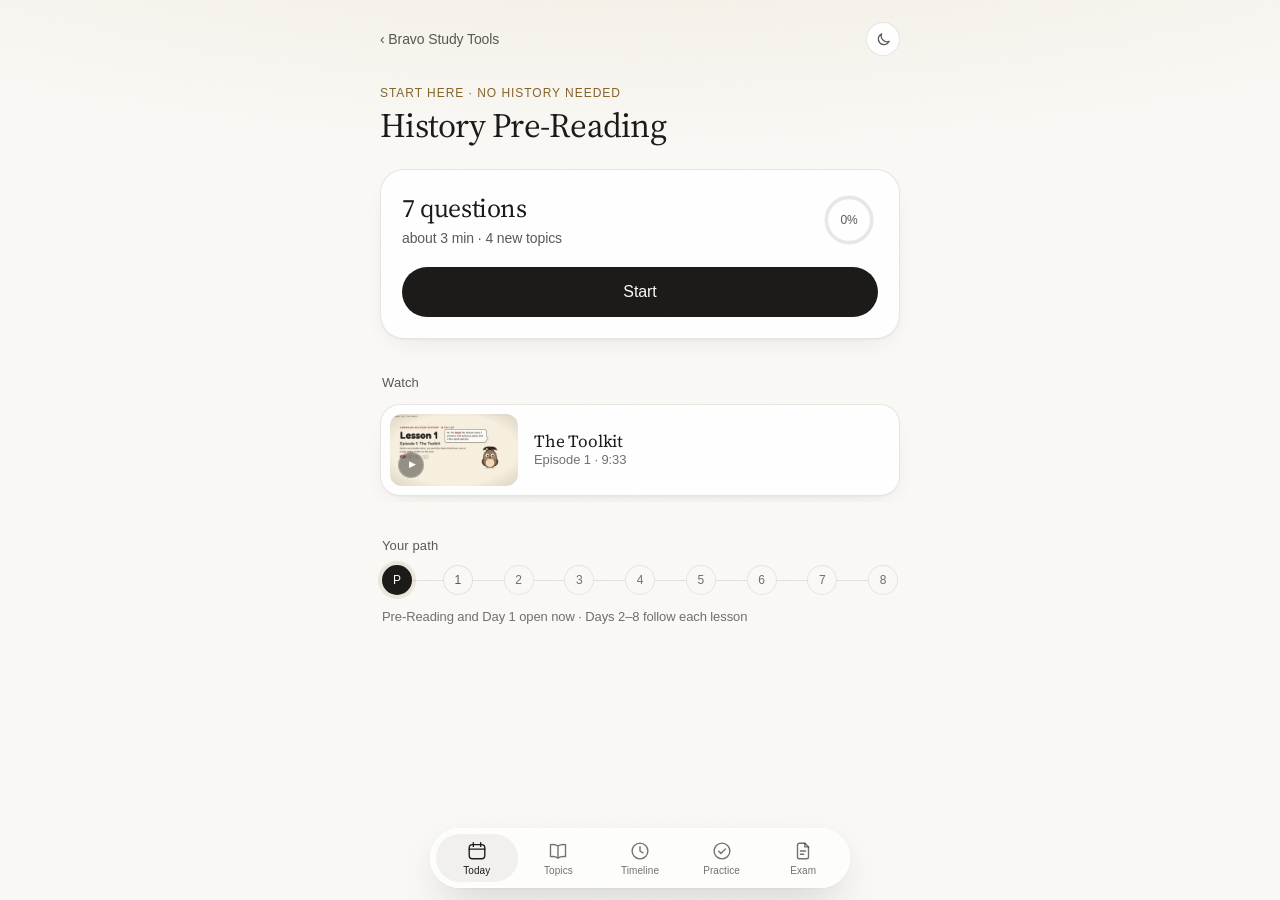
==== commit 430795c2: "AMH: leaner question set (121), every Study Guide point covered; saved progress kept" ====
--- a/amh/index.html
+++ b/amh/index.html
@@ -14,8 +14,8 @@
     <link rel="manifest" href="./manifest.webmanifest" />
     <link rel="apple-touch-icon" href="./icon.svg" />
     <title>AMH · Bravo</title>
-    <script type="module" crossorigin src="./assets/index-Ck0lAg7p.js"></script>
-    <link rel="stylesheet" crossorigin href="./assets/index-DysCS5k1.css">
+    <script type="module" crossorigin src="./assets/index-DFoBRWKo.js"></script>
+    <link rel="stylesheet" crossorigin href="./assets/index-D5rtuQWy.css">
   </head>
   <body>
     <div id="root"></div>
--- a/amh/assets/index-D5rtuQWy.css
+++ b/amh/assets/index-D5rtuQWy.css
@@ -0,0 +1 @@
+:root{--paper: #faf9f6;--paper-2: rgba(40, 33, 22, .055);--card: #ffffff;--inset: #f5f3ee;--ink: #1c1b19;--ink-2: rgba(28, 27, 25, .72);--ink-3: rgba(28, 27, 25, .62);--ink-4: rgba(28, 27, 25, .3);--rule: rgba(40, 33, 22, .09);--line: rgba(40, 33, 22, .11);--gold: #86642c;--gold-soft: rgba(134, 100, 44, .12);--blue: var(--ink);--blue-wash: rgba(40, 33, 22, .05);--red: #b4442f;--red-wash: rgba(180, 68, 47, .07);--ok: #3e7650;--green: #4f8a62;--ok-wash: rgba(62, 118, 80, .08);--orange: var(--gold);--press: rgba(40, 33, 22, .05);--hl: rgba(214, 170, 82, .28);--m0: rgba(40, 33, 22, .1);--m1: rgba(156, 118, 55, .45);--m2: #9c7637;--m3: #3e7650;--shadow: 0 1px 2px rgba(40, 33, 22, .04), 0 10px 30px -14px rgba(40, 33, 22, .12);--glass: rgba(255, 255, 255, .72);--glass-edge: rgba(255, 255, 255, .9);--aura: rgba(196, 160, 98, .16);--grain: .05;--sans: -apple-system, BlinkMacSystemFont, "SF Pro Text", "Helvetica Neue", "Segoe UI", Roboto, Arial, sans-serif;--display: "Source Serif 4 Variable", ui-serif, "New York", "Iowan Old Style", Georgia, serif;--sys: var(--sans);--serif: var(--display);--text: var(--sans);--mono: ui-monospace, "SF Mono", Menlo, Consolas, monospace;--bar-h: 60px;--safe-b: env(safe-area-inset-bottom, 0px);color-scheme:light only}:root[data-theme=dark]{--paper: #1f1e1c;--paper-2: rgba(255, 250, 240, .07);--card: #292826;--inset: #32302d;--ink: #ecebe6;--ink-2: rgba(236, 235, 230, .74);--ink-3: rgba(236, 235, 230, .58);--ink-4: rgba(236, 235, 230, .26);--rule: rgba(255, 250, 240, .08);--line: rgba(255, 250, 240, .1);--gold: #d4b07a;--gold-soft: rgba(212, 176, 122, .14);--blue-wash: rgba(255, 250, 240, .06);--red: #e8826f;--red-wash: rgba(232, 130, 111, .12);--ok: #8cc79e;--green: #8cc79e;--ok-wash: rgba(140, 199, 158, .12);--press: rgba(255, 250, 240, .06);--hl: rgba(212, 176, 122, .3);--m0: rgba(255, 250, 240, .12);--m1: rgba(212, 176, 122, .5);--m2: #d4b07a;--m3: #8cc79e;--shadow: 0 1px 2px rgba(0, 0, 0, .25), 0 12px 30px -14px rgba(0, 0, 0, .55);--glass: rgba(41, 40, 38, .74);--glass-edge: rgba(255, 250, 240, .08);--aura: rgba(212, 176, 122, .07);--grain: .06;color-scheme:dark only}:root[data-theme=dark] body:before{mix-blend-mode:screen}:root[data-theme=dark] .guess.on .box{background-image:url("data:image/svg+xml,%3Csvg xmlns='http://www.w3.org/2000/svg' viewBox='0 0 16 16'%3E%3Cpath d='M4 8.4l2.6 2.6L12 5.4' fill='none' stroke='%231f1e1c' stroke-width='2' stroke-linecap='round' stroke-linejoin='round'/%3E%3C/svg%3E")}:root[data-theme=dark] .tabs{box-shadow:inset 0 0 0 1px var(--glass-edge),0 16px 40px -12px #0009}.topbar-right{display:flex;align-items:center;gap:8px}.theme{position:relative;width:34px;height:34px;border-radius:50%;display:grid;place-items:center;color:var(--ink-2);background:var(--card);box-shadow:inset 0 0 0 1px var(--line)}.theme:after{content:"";position:absolute;top:-5px;right:-5px;bottom:-5px;left:-5px}.theme svg{width:17px;height:17px}@font-face{font-family:"Source Serif 4 Variable";font-style:normal;font-display:swap;font-weight:200 900;src:url(./source-serif-4-latin-opsz-normal-BpEBLj1O.woff2) format("woff2-variations");unicode-range:U+0000-00FF,U+0131,U+0152-0153,U+02BB-02BC,U+02C6,U+02DA,U+02DC,U+0304,U+0308,U+0329,U+2000-206F,U+20AC,U+2122,U+2191,U+2193,U+2212,U+2215,U+FEFF,U+FFFD}html{font-size:17px}*{box-sizing:border-box}html,body{margin:0;min-height:100%}body{background:radial-gradient(120% 420px at 50% -140px,var(--aura),transparent 70%) no-repeat,var(--paper);color:var(--ink);font:.9412rem/1.55 var(--sans);letter-spacing:-.006em;-webkit-font-smoothing:antialiased;-webkit-tap-highlight-color:transparent;text-rendering:optimizeLegibility}body:before{content:"";position:fixed;top:0;right:0;bottom:0;left:0;pointer-events:none;z-index:100;opacity:var(--grain);background-image:url("data:image/svg+xml,%3Csvg xmlns='http://www.w3.org/2000/svg' width='180' height='180'%3E%3Cfilter id='n'%3E%3CfeTurbulence type='fractalNoise' baseFrequency='.85' numOctaves='3' stitchTiles='stitch'/%3E%3CfeColorMatrix values='0 0 0 0 .5 0 0 0 0 .45 0 0 0 0 .38 0 0 0 .55 0'/%3E%3C/filter%3E%3Crect width='100%25' height='100%25' filter='url(%23n)'/%3E%3C/svg%3E");mix-blend-mode:multiply}#root{min-height:100%}button{font:inherit;color:inherit;background:none;border:0;padding:0;cursor:pointer;letter-spacing:inherit}button:disabled{cursor:default}button:focus-visible,a:focus-visible,[tabindex]:focus-visible{outline:2px solid var(--gold);outline-offset:3px;border-radius:12px}a{color:inherit}::selection{background:var(--hl)}.page{max-width:560px;margin:0 auto;padding:calc(env(safe-area-inset-top,0px) + 18px) 20px calc(var(--bar-h) + var(--safe-b) + 48px)}.page.full{padding-bottom:calc(var(--safe-b) + 28px)}.h1{font:400 2rem/1.15 var(--display);letter-spacing:-.022em;margin:4px 0 0}.h2{font:400 1.3529rem/1.25 var(--display);letter-spacing:-.015em;margin:0}.display{font:400 3.5294rem/1 var(--display);letter-spacing:-.03em;margin:0}.sh{display:block;font:500 .7647rem/1.3 var(--sans);letter-spacing:.01em;color:var(--ink-2);margin:36px 2px 10px}.h3,.subhead{display:block;font:500 .7059rem/1.3 var(--sans);letter-spacing:.06em;text-transform:uppercase;color:var(--ink-3);margin:0 0 8px}.subhead{margin:22px 2px 8px}.eyebrow{display:block;font:500 .7059rem/1.3 var(--sans);letter-spacing:.08em;text-transform:uppercase;color:var(--gold);margin:26px 0 0}.lede{font-size:.8824rem;color:var(--ink-2);margin:8px 0 0}.label{font:500 .7059rem/1.3 var(--sans);letter-spacing:.06em;text-transform:uppercase;color:var(--ink-2)}.label.red{color:var(--gold)}.meta{font:400 .8235rem/1.4 var(--sans);color:var(--ink-2)}.meta.red{font:500 .7059rem/1.3 var(--sans);letter-spacing:.08em;text-transform:uppercase;color:var(--gold)}.muted{color:var(--ink-2)}.small{font-size:.8235rem;line-height:1.5}.mono{font-variant-numeric:tabular-nums}.nc{color:var(--ink-3);font-size:.8235rem;margin:16px 0 0}.rule{height:1px;background:var(--rule);border:0;margin:28px 0}.star{color:var(--gold)}.rise>*{animation:rise .5s cubic-bezier(.2,.7,.2,1) both}.rise>*:nth-child(2){animation-delay:.04s}.rise>*:nth-child(3){animation-delay:.08s}.rise>*:nth-child(n+4){animation-delay:.12s}@keyframes rise{0%{opacity:0;transform:translateY(8px)}}@media (prefers-reduced-motion: reduce){*{animation:none!important;transition:none!important}}.btn{display:flex;align-items:center;justify-content:center;gap:8px;width:100%;min-height:50px;padding:13px 22px;border-radius:999px;font:500 .9412rem/1.2 var(--sans);letter-spacing:-.005em;background:var(--ink);color:var(--paper);transition:transform .18s ease,opacity .18s ease,background-color .18s ease}.btn:active:not(:disabled){transform:scale(.98);opacity:.88}.btn.red{background:var(--ink)}.btn.ghost,.btn.gray,.btn.quiet{background:var(--card);color:var(--ink);box-shadow:inset 0 0 0 1px var(--line),var(--shadow)}.btn:disabled{opacity:.3}.row{display:flex;gap:10px}.row>*{flex:1}.card{background:var(--card);border-radius:20px;padding:18px;box-shadow:inset 0 0 0 1px var(--line),var(--shadow)}.card+.card{margin-top:12px}.group{background:var(--card);border-radius:18px;overflow:hidden;box-shadow:inset 0 0 0 1px var(--line),var(--shadow)}.group>*{position:relative}.group>*+*:before{content:"";position:absolute;top:0;left:18px;right:18px;height:1px;background:var(--rule)}.group>button{width:100%;text-align:left;transition:background-color .15s}.group>button:active:not(:disabled){background:var(--press)}.ledger-row{display:flex;align-items:center;gap:12px;min-height:52px;padding:14px 18px;width:100%;text-align:left}.ledger-row .tt{font:400 .9412rem/1.35 var(--sans)}.ledger-row .yr{font:400 .8235rem/1.3 var(--sans);color:var(--ink-3);font-variant-numeric:tabular-nums;min-width:42px}.ledger-row.soon .tt{color:var(--ink-3)}.cell-main{flex:1;min-width:0;display:flex;flex-direction:column;gap:2px}.cell-main.with-icon{flex-direction:row;align-items:center;gap:14px}.sub{font:400 .7647rem/1.35 var(--sans);color:var(--ink-3)}.detail{font:400 .8235rem/1.3 var(--sans);color:var(--ink-3);font-variant-numeric:tabular-nums;flex:none}.ico{width:22px;height:22px;display:grid;place-items:center;color:var(--ink-2);flex:none}.ico svg{width:22px;height:22px}.group>button:disabled .tt,.group>button:disabled .ico{opacity:.4}.chips{display:inline-flex;padding:3px;border-radius:999px;background:var(--paper-2)}.chip{padding:6px 14px;border-radius:999px;font:500 .7647rem/1.3 var(--sans);color:var(--ink-2);transition:background-color .2s,color .2s}.chip.on{background:var(--card);color:var(--ink);box-shadow:0 1px 2px #00000014,0 0 0 1px var(--line)}.pips{display:inline-flex;gap:3px;flex:none}.pips i{width:5px;height:5px;border-radius:50%;background:var(--m0)}.pips[data-l="1"] i:nth-child(-n+1),.pips[data-l="2"] i:nth-child(-n+2){background:var(--gold)}.pips[data-l="3"] i{background:var(--ok)}.tabs{position:fixed;z-index:20;left:50%;bottom:calc(var(--safe-b) + 12px);transform:translate(-50%);width:min(420px,calc(100% - 28px));height:var(--bar-h);padding:0 6px;display:grid;grid-template-columns:repeat(5,1fr);border-radius:999px;background:var(--glass);backdrop-filter:saturate(1.6) blur(22px);-webkit-backdrop-filter:saturate(1.6) blur(22px);box-shadow:inset 0 0 0 1px var(--glass-edge),0 1px #00000005,0 16px 40px -12px #28211638}.tabs button{display:flex;flex-direction:column;align-items:center;justify-content:center;gap:3px;margin:6px 0;border-radius:999px;font:500 .5882rem/1.2 var(--sans);letter-spacing:.01em;color:var(--ink-3);transition:color .2s,background-color .2s}.tabs button svg{width:22px;height:22px}.tabs button[aria-current=page]{color:var(--ink);background:var(--paper-2)}body.focus .tabs{display:none}a.brand{display:inline-block;font:400 .8235rem/1.3 var(--sans);color:var(--ink-2);text-decoration:none;padding:4px 0}.hero{margin-top:24px;padding:22px;border-radius:24px;background:var(--card);box-shadow:inset 0 0 0 1px var(--line),var(--shadow);display:flex;flex-direction:column;gap:18px}.hero-top{display:flex;align-items:center;justify-content:space-between;gap:16px}.hero .h2{font-size:1.5294rem}.hero .sub{margin:4px 0 0;font-size:.8235rem;color:var(--ink-2)}.ring{position:relative;width:58px;height:58px;flex:none}.ring svg{width:58px;height:58px;transform:rotate(-90deg)}.ring circle{fill:none;stroke-width:4}.ring-bg{stroke:var(--m0)}.ring-fg{stroke:var(--gold);stroke-linecap:round;transition:stroke-dashoffset 1s cubic-bezier(.2,.7,.2,1)}.ring span{position:absolute;top:0;right:0;bottom:0;left:0;display:grid;place-items:center;font:500 .7059rem/1 var(--sans);font-variant-numeric:tabular-nums;color:var(--ink-2)}.path{position:relative;display:flex;justify-content:space-between;align-items:center;padding:0 2px}.path:before{content:"";position:absolute;left:16px;right:16px;top:50%;height:1px;background:var(--line)}.stop{position:relative;width:30px;height:30px;border-radius:50%;display:grid;place-items:center;font:500 .7059rem/1 var(--sans);font-variant-numeric:tabular-nums;background:var(--paper);color:var(--ink-2);box-shadow:inset 0 0 0 1px var(--line);transition:transform .15s}.stop:active:not(:disabled){transform:scale(.92)}.stop.done{background:var(--gold-soft);color:var(--gold);box-shadow:inset 0 0 0 1px var(--gold)}.stop.now{background:var(--ink);color:var(--paper);box-shadow:0 0 0 4px var(--gold-soft)}.stop.soon{color:var(--ink-3);background:var(--paper);box-shadow:inset 0 0 0 1px var(--rule)}.path-cap{margin:12px 2px 0;font-size:.7647rem;color:var(--ink-3)}.shelf{display:flex;gap:12px;overflow-x:auto;margin:0 -20px;padding:2px 20px 6px;scroll-snap-type:x mandatory;scrollbar-width:none}.shelf::-webkit-scrollbar{display:none}.poster{flex:none;width:240px;text-align:left;scroll-snap-align:start}.shelf .poster:only-child{width:100%;display:grid;grid-template-columns:128px 1fr;column-gap:16px;align-items:center;padding:10px;border-radius:20px;background:var(--card);box-shadow:inset 0 0 0 1px var(--line),var(--shadow)}.shelf .poster:only-child .thumb{grid-row:span 2;border-radius:12px;box-shadow:none}.shelf .poster:only-child .pt{margin-top:0;align-self:end}.shelf .poster:only-child .pd{align-self:start}.shelf .poster:only-child .play{left:8px;bottom:8px;width:26px;height:26px;font-size:.5294rem}.poster .thumb{position:relative;display:block;aspect-ratio:16 / 9;border-radius:16px;overflow:hidden;background:var(--paper-2);box-shadow:inset 0 0 0 1px var(--line),var(--shadow)}.poster img{width:100%;height:100%;object-fit:cover;display:block;transition:transform .4s ease}.poster:active img{transform:scale(.985)}.poster .play{position:absolute;left:12px;bottom:12px;width:34px;height:34px;border-radius:50%;display:grid;place-items:center;padding-left:3px;font-size:.7059rem;color:#fff;background:#14120f6b;backdrop-filter:blur(12px);-webkit-backdrop-filter:blur(12px);box-shadow:inset 0 0 0 1px #ffffff40}.poster .pt{display:block;margin-top:10px;font:400 1rem/1.3 var(--display);letter-spacing:-.01em}.poster .pd{display:block;font:400 .7647rem/1.3 var(--sans);color:var(--ink-3)}.sess{min-height:100dvh;display:flex;flex-direction:column;max-width:560px;margin:0 auto;padding:calc(env(safe-area-inset-top,0px) + 12px) 20px calc(var(--safe-b) + 16px)}.sess-top{display:flex;align-items:center;gap:16px;height:44px}.x{width:32px;height:32px;display:grid;place-items:center;border-radius:50%;background:var(--card);color:var(--ink-2);box-shadow:inset 0 0 0 1px var(--line);flex:none}.bar-track{flex:1;height:3px;border-radius:3px;background:var(--paper-2);overflow:hidden}.bar-fill{height:100%;background:var(--ink);border-radius:3px;transition:width .5s cubic-bezier(.2,.7,.2,1)}.sess-top .meta{font-size:.7647rem;color:var(--ink-3);font-variant-numeric:tabular-nums}.sess-body{flex:1;display:flex;flex-direction:column;justify-content:center;padding:24px 0}.sess-foot{position:sticky;bottom:0;padding:24px 0 calc(var(--safe-b) + 8px);margin-bottom:calc(-1 * var(--safe-b) - 16px);background:linear-gradient(transparent,var(--paper) 26px)}.q-kicker{display:flex;justify-content:space-between;align-items:center;margin-bottom:14px;gap:10px}.q-kicker .meta{font-size:.7647rem;color:var(--ink-3)}.statement{font:400 1.4706rem/1.4 var(--display);letter-spacing:-.015em;margin:0}.statement.spot{line-height:1.7}.statement .seg{display:inline-block;max-width:100%;border-radius:10px;padding:1px 9px;margin:3px 0;line-height:1.4;background:var(--card);box-shadow:inset 0 0 0 1px var(--line);cursor:pointer;transition:background-color .15s,box-shadow .15s}.statement .seg:hover,.statement .seg:focus-visible{box-shadow:inset 0 0 0 1.5px var(--ink);outline:none}.statement .seg:active{background:var(--paper-2)}.strike{color:var(--red);text-decoration:line-through;text-decoration-thickness:1.5px;animation:fade .3s both}.fix{color:var(--ok);font-style:italic;animation:rise .45s .15s both}@keyframes fade{0%{opacity:.2}}.hint{margin:16px 0 0;font-size:.8235rem;color:var(--ink-3)}.verdict{border-radius:18px;padding:16px 18px;margin-top:24px;background:var(--card);box-shadow:inset 0 0 0 1px var(--line),var(--shadow);animation:up .4s cubic-bezier(.2,.7,.2,1) both}.verdict .v{font:500 .8824rem/1.35 var(--sans);margin:0 0 4px;display:flex;align-items:center;gap:8px}.verdict .v:before{content:"";width:7px;height:7px;border-radius:50%;flex:none}.verdict.ok .v{color:var(--ok)}.verdict.ok .v:before{background:var(--ok)}.verdict.bad .v{color:var(--red)}.verdict.bad .v:before{background:var(--red)}.verdict p{margin:4px 0 0;font-size:.8824rem;line-height:1.5;color:var(--ink-2)}.verdict .srcline{padding:8px 0 0}@keyframes up{0%{opacity:0;transform:translateY(10px)}}.tf{display:grid;grid-template-columns:1fr 1fr;gap:10px}.tf .btn{min-height:54px;font-size:1rem}.topic-meta{display:flex;justify-content:space-between;align-items:center;gap:12px;margin-top:22px}.topic-meta .meta{font-size:.7647rem;color:var(--ink-3)}.asks{margin:12px 0 0;font-size:.8235rem;color:var(--ink-2);line-height:1.5}.sec{margin-top:30px}.sec ul{list-style:none;margin:0;padding:0}.sec li{position:relative;padding:0 0 0 16px;margin:0 0 10px;font-size:.9412rem;line-height:1.6}.sec li:before{content:"";position:absolute;left:1px;top:.75em;width:5px;height:5px;border-radius:50%;background:var(--gold);opacity:.8}.srcline{display:block;margin:0;padding:2px 0 0 16px;font:400 .7059rem/1.45 var(--sans);color:var(--ink-3);text-align:left;letter-spacing:0}.srcline:hover{color:var(--ink-2)}button.watch{display:inline-flex;align-items:center;gap:6px;margin:16px 8px 0 0;padding:8px 14px;border-radius:999px;background:var(--card);color:var(--ink);box-shadow:inset 0 0 0 1px var(--line);font:500 .7647rem/1.2 var(--sans)}.back{display:inline-flex;align-items:center;gap:2px;margin-left:-6px;padding:6px 0;font:400 .8824rem/1.2 var(--sans);color:var(--ink-2)}.back svg{width:18px;height:18px}.sticky-cta{position:fixed;left:0;right:0;bottom:calc(var(--bar-h) + var(--safe-b) + 20px);padding:0 20px;z-index:10;pointer-events:none}.sticky-cta>*{max-width:520px;margin:0 auto;pointer-events:auto}.sticky-cta>div{display:flex;justify-content:center}.sticky-cta .btn{width:auto;min-height:46px;padding:12px 26px;font-size:.8824rem;box-shadow:0 12px 30px -10px #14120f73}.emph{margin-top:30px}.fold{display:flex;align-items:center;gap:8px;width:100%;text-align:left;padding:14px 40px 14px 18px;border-radius:18px;background:var(--card);box-shadow:inset 0 0 0 1px var(--line);font:400 .8235rem/1.3 var(--sans);color:var(--ink-2);position:relative}.fold:after{content:"";position:absolute;right:20px;top:50%;width:6px;height:6px;margin-top:-5px;border-right:1.5px solid var(--ink-4);border-bottom:1.5px solid var(--ink-4);transform:rotate(45deg);transition:transform .2s,margin .2s}.fold[aria-expanded=true]:after{transform:rotate(-135deg);margin-top:-1px}.emph ul{margin-top:14px}.emph li{font-size:.8235rem;color:var(--ink-2)}.emph mark{background:var(--hl);color:var(--ink);padding:0 2px;border-radius:3px;box-decoration-break:clone;-webkit-box-decoration-break:clone}.emph .at{color:var(--ink-3)}.intro .h1{font-size:1.7647rem;margin-top:6px}.intro .sec{margin-top:24px}.intro>.meta:not(.red){margin-top:6px;font-size:.7647rem;color:var(--ink-3)}.intro>.srcline{padding:10px 0 0}.tl{margin-top:4px}.tl .war{display:flex;justify-content:space-between;align-items:baseline;gap:12px;margin:36px 2px 10px}.tl .war .sh{margin:0;color:var(--ink);font:400 1.1176rem/1.3 var(--display);letter-spacing:-.01em}.tl .war .meta{font-size:.7647rem;color:var(--ink-3)}.tl .ev{display:grid;grid-template-columns:42px 14px 1fr;align-items:center;gap:0;min-height:50px;padding:13px 18px}.tl .ev .y{font:400 .7647rem/1.3 var(--sans);color:var(--ink-3);font-variant-numeric:tabular-nums}.tl .ev .dot{width:6px;height:6px;border-radius:50%;background:var(--m0)}.tl .ev .dot[data-l="1"]{background:var(--m1)}.tl .ev .dot[data-l="2"]{background:var(--m2)}.tl .ev .dot[data-l="3"]{background:var(--m3)}.tl .ev .t{font:400 .9412rem/1.35 var(--sans);padding-left:4px}.sort-item{display:flex;align-items:center;gap:12px;width:100%;min-height:54px;padding:12px 14px;border-radius:14px;background:var(--card);box-shadow:inset 0 0 0 1px var(--line);text-align:left;font:400 .9412rem/1.35 var(--sans);margin-bottom:8px;transition:transform .15s,box-shadow .15s}.card .sort-item,.card .opt{background:var(--inset);box-shadow:none}.sort-item:active:not(:disabled){transform:scale(.985)}.sort-item .num{width:26px;height:26px;border-radius:50%;display:grid;place-items:center;flex:none;font:500 .7647rem/1 var(--sans);box-shadow:inset 0 0 0 1px var(--ink-4);color:var(--ink-2)}.sort-item.on .num{background:var(--ink);color:var(--paper);box-shadow:none}.sort-item.right .num{background:var(--ok);color:var(--paper);box-shadow:none}.sort-item.wrong .num{background:var(--red);color:#fff;box-shadow:none}.sort-item .yr{margin-left:auto;font:400 .7647rem/1 var(--sans);color:var(--ink-3);font-variant-numeric:tabular-nums}.opt{display:block;width:100%;text-align:left;padding:14px 16px;border-radius:14px;background:var(--card);box-shadow:inset 0 0 0 1px var(--line);font:400 .9412rem/1.45 var(--sans);margin-bottom:8px;transition:box-shadow .15s,background-color .15s}.opt .k{color:var(--ink-3);margin-right:8px}.opt.on,.card .opt.on{box-shadow:inset 0 0 0 1.5px var(--ink)}.opt.right,.card .opt.right{box-shadow:inset 0 0 0 1.5px var(--ok);background:var(--ok-wash)}.opt.wrong,.card .opt.wrong{box-shadow:inset 0 0 0 1.5px var(--red);background:var(--red-wash)}.opt .why{display:block;margin-top:8px;font-size:.8235rem;color:var(--ink-2)}.opt .why .srcline{padding-left:0}.tfline{display:grid;grid-template-columns:1fr auto;gap:12px;align-items:start;padding:14px 0;box-shadow:inset 0 1px 0 var(--rule)}.tfline .pick{display:flex;gap:6px}.tfline .pick button{width:42px;height:34px;border-radius:999px;font:500 .7647rem/1 var(--sans);box-shadow:inset 0 0 0 1px var(--line)}.tfline .pick button.on{background:var(--ink);color:var(--paper);box-shadow:none}.tfline .pick button.right{background:var(--ok);color:var(--paper);box-shadow:none}.tfline .pick button.wrong{background:var(--red);color:#fff;box-shadow:none}.score{font:400 5.6471rem/.9 var(--display);letter-spacing:-.04em;font-variant-numeric:tabular-nums}.partbar{display:grid;grid-template-columns:130px 1fr 64px;gap:12px;align-items:center;padding:9px 0;font-size:.8235rem}.partbar .tr{height:4px;border-radius:2px;background:var(--paper-2);overflow:hidden}.partbar .tr i{display:block;height:100%;background:var(--ink);border-radius:2px}.partbar .tr i.low{background:var(--gold)}.timer{font:500 .7647rem/1 var(--sans);font-variant-numeric:tabular-nums;padding:8px 12px;border-radius:999px;background:var(--paper-2)}.timer.low{background:var(--red);color:#fff}.seg-ctl{display:grid;grid-auto-flow:column;padding:3px;border-radius:999px;background:var(--paper-2)}.seg-ctl button{padding:6px 0;border-radius:999px;font:500 .7647rem/1.2 var(--sans);color:var(--ink-2)}.seg-ctl button.on{background:var(--card);color:var(--ink);box-shadow:0 1px 2px #00000014,0 0 0 1px var(--line)}.grid-wrap{overflow-x:auto;margin:16px -20px 0;padding:0 20px}table.cmp{border-collapse:collapse;font-size:.8235rem;min-width:100%}table.cmp th,table.cmp td{text-align:left;vertical-align:top;padding:10px 12px 10px 0;box-shadow:inset 0 1px 0 var(--rule);min-width:150px}table.cmp th{font:500 .7059rem/1.3 var(--sans);letter-spacing:.04em;text-transform:uppercase;color:var(--ink-3);min-width:92px}table.cmp thead th{font:400 .9412rem/1.3 var(--display);text-transform:none;letter-spacing:0;color:var(--ink);box-shadow:none}.empty{padding:28px 0;text-align:center;color:var(--ink-2)}.video-sheet{min-height:100dvh;max-width:760px;margin:0 auto;padding:calc(env(safe-area-inset-top,0px) + 12px) 20px calc(var(--safe-b) + 28px)}.video-sheet video{width:100%;max-height:70dvh;border-radius:16px;background:#000;display:block;margin-top:8px;box-shadow:var(--shadow)}.ledger-row.chapter .yr{min-width:46px}.lesson-head{display:flex;justify-content:space-between;align-items:baseline;gap:12px;margin:34px 2px 2px}.lesson-head .sh{margin:0;font:400 1.2941rem/1.25 var(--display);letter-spacing:-.015em;color:var(--ink)}.lesson-head .meta{font-size:.7647rem;color:var(--ink-3)}.lesson-block>.group{margin-top:14px}.stop,.x,.chip,button.watch,.guess{position:relative}.stop:after{content:"";position:absolute;top:-7px;right:-7px;bottom:-7px;left:-7px}.x:after{content:"";position:absolute;top:-6px;right:-6px;bottom:-6px;left:-6px}.chip:after{content:"";position:absolute;top:-7px;right:0;bottom:-7px;left:0}button.watch{min-height:40px}button.watch:after{content:"";position:absolute;top:-3px;right:0;bottom:-3px;left:0}.back{min-height:44px;padding:10px 0}a.brand{padding:12px 0}.srcline{padding-top:7px;padding-bottom:7px}.verdict .srcline,.opt .why .srcline{padding:8px 0 2px}.tfline .pick button{width:48px;height:40px}.text-btn{display:block;margin:6px auto 0;min-height:44px;padding:10px 18px;font:500 .8824rem/1.2 var(--sans);color:var(--ink-2)}.topbar{display:flex;justify-content:space-between;align-items:center;gap:12px}.streak{display:inline-flex;align-items:center;gap:6px;padding:6px 12px 6px 9px;border-radius:999px;font:500 .7647rem/1 var(--sans);color:var(--ink-2);background:var(--card);box-shadow:inset 0 0 0 1px var(--line)}.streak svg{width:14px;height:14px;fill:var(--ink-4)}.streak.on svg{fill:var(--gold)}.sheet-wrap{position:fixed;top:0;right:0;bottom:0;left:0;z-index:40;display:flex;align-items:flex-end;justify-content:center;background:#14120f47;animation:fadein .2s ease both}.sheet{width:min(560px,100%);padding:18px 22px calc(var(--safe-b) + 26px);border-radius:26px 26px 0 0;background:var(--card);box-shadow:0 -10px 40px -10px #14120f4d;animation:sheetup .32s cubic-bezier(.2,.8,.2,1) both}.sheet-top{display:flex;justify-content:space-between;align-items:center;margin-bottom:8px}.sheet .h2{font-size:1.5294rem}.sheet .btn{margin-top:20px}.sheet-prog{display:flex;align-items:center;gap:12px;margin-top:18px}.sheet-prog .tr{flex:1;height:4px;border-radius:2px;background:var(--paper-2);overflow:hidden}.sheet-prog .tr i{display:block;height:100%;background:var(--gold);border-radius:2px}.sheet-prog .meta{font-size:.7647rem}@keyframes sheetup{0%{transform:translateY(100%)}}@keyframes fadein{0%{opacity:0}}.guess{display:flex;align-items:center;justify-content:center;gap:8px;margin:10px auto 0;min-height:40px;padding:8px 14px;font:400 .8235rem/1 var(--sans);color:var(--ink-2);border-radius:999px}.guess .box{width:16px;height:16px;border-radius:5px;box-shadow:inset 0 0 0 1.5px var(--ink-4);transition:background-color .15s,box-shadow .15s}.guess.on{color:var(--ink)}.guess.on .box{background:var(--ink) url("data:image/svg+xml,%3Csvg xmlns='http://www.w3.org/2000/svg' viewBox='0 0 16 16'%3E%3Cpath d='M4 8.4l2.6 2.6L12 5.4' fill='none' stroke='white' stroke-width='2' stroke-linecap='round' stroke-linejoin='round'/%3E%3C/svg%3E") center / 14px no-repeat;box-shadow:none}.verdict .sure{color:var(--ink);font-weight:500}blockquote.from{margin:12px 0 0;padding:10px 14px;border-radius:12px;background:var(--paper-2);font:400 .9412rem/1.5 var(--display);color:var(--ink)}blockquote.from span{display:block;margin-bottom:2px;font:500 .6471rem/1.3 var(--sans);letter-spacing:.08em;text-transform:uppercase;color:var(--ink-3)}mark.em{background:none;color:inherit;text-decoration:underline;text-decoration-color:var(--gold);text-decoration-thickness:1.5px;text-underline-offset:3px;text-decoration-skip-ink:auto}.done-screen{text-align:left}.done-mark{width:44px;height:44px;border-radius:50%;display:grid;place-items:center;background:var(--gold-soft);margin-bottom:18px}.done-mark svg{width:24px;height:24px;fill:none;stroke:var(--gold);stroke-width:2.2;stroke-linecap:round;stroke-linejoin:round;stroke-dasharray:20;stroke-dashoffset:20;animation:draw .5s .15s cubic-bezier(.3,.7,.2,1) forwards}@keyframes draw{to{stroke-dashoffset:0}}.step-in{animation:stepin .38s cubic-bezier(.2,.75,.2,1) both}@keyframes stepin{0%{opacity:0;transform:translate(16px)}}.verdict.ok .v:before{animation:pop .45s cubic-bezier(.3,1.6,.5,1) both}@keyframes pop{0%{transform:scale(0)}}.bar-fill{transition:width .55s cubic-bezier(.34,1.4,.64,1)}@media (prefers-reduced-motion: reduce){.done-mark svg{stroke-dashoffset:0}}.yt{position:relative;aspect-ratio:16 / 9;margin-top:8px;border-radius:16px;overflow:hidden;background:#000;box-shadow:var(--shadow)}.yt iframe{position:absolute;top:0;right:0;bottom:0;left:0;width:100%;height:100%;border:0}@media (max-height: 500px) and (min-width: 560px){.tabs{left:12px;top:50%;bottom:auto;transform:translateY(-50%);width:62px;height:auto;padding:6px;grid-template-columns:1fr;grid-auto-rows:54px;border-radius:32px}.tabs button{margin:0}.page{max-width:660px;padding-left:104px;padding-bottom:40px}.sticky-cta{bottom:calc(var(--safe-b) + 14px);padding-left:104px}}.src-open{position:relative;display:flex;align-items:baseline;gap:8px;width:100%;margin:12px 0 0;padding:10px 0 2px;border-top:1px solid var(--rule);font:500 .8235rem/1.4 var(--sans);color:var(--ink);text-align:left}.src-open:after{content:"›";margin-left:auto;font-size:1.1rem;line-height:1;color:var(--ink-3)}.src-open .src-short{min-width:0;overflow:hidden;white-space:nowrap;text-overflow:ellipsis;font-weight:400;color:var(--ink-3)}.opt .why .src-open{margin-top:8px}.src-sheet{max-height:88vh;max-height:88dvh;overflow-y:auto;overscroll-behavior:contain}.src-rows{display:flex;flex-direction:column;gap:18px;margin-top:14px}.src-row .meta{display:block;margin-bottom:8px;font-size:.8235rem;color:var(--ink-2)}.slide-pic{overflow:auto;border-radius:12px;border:1px solid var(--line);background:var(--inset);-webkit-overflow-scrolling:touch}.slide-pic .frame{position:relative;width:100%;cursor:zoom-in}.slide-pic.zoom .frame{width:220%;cursor:zoom-out}.slide-pic img{display:block;width:100%;height:auto}.slide-pic .hl{position:absolute;border-radius:4px;background:var(--hl);box-shadow:0 0 0 2px var(--gold);mix-blend-mode:multiply;pointer-events:none}.src-hint{margin-top:14px;font-size:.7647rem}
